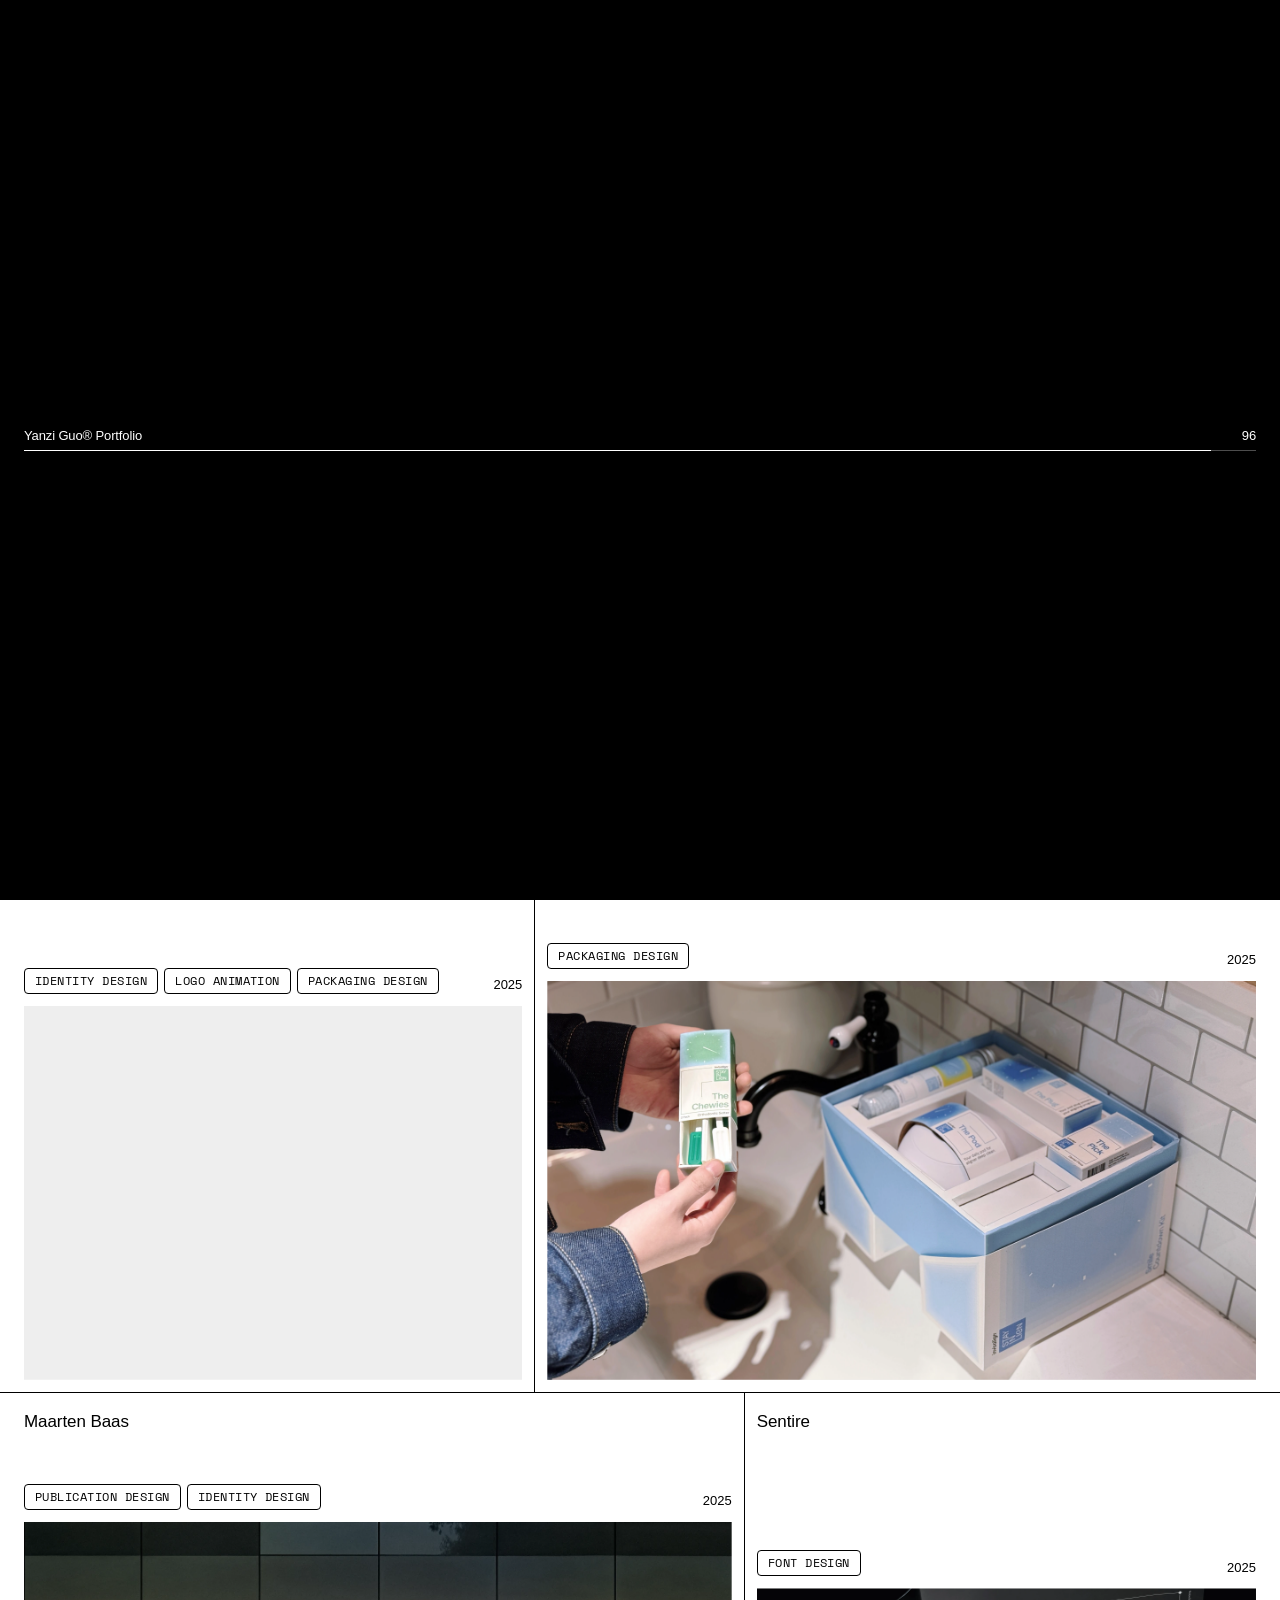
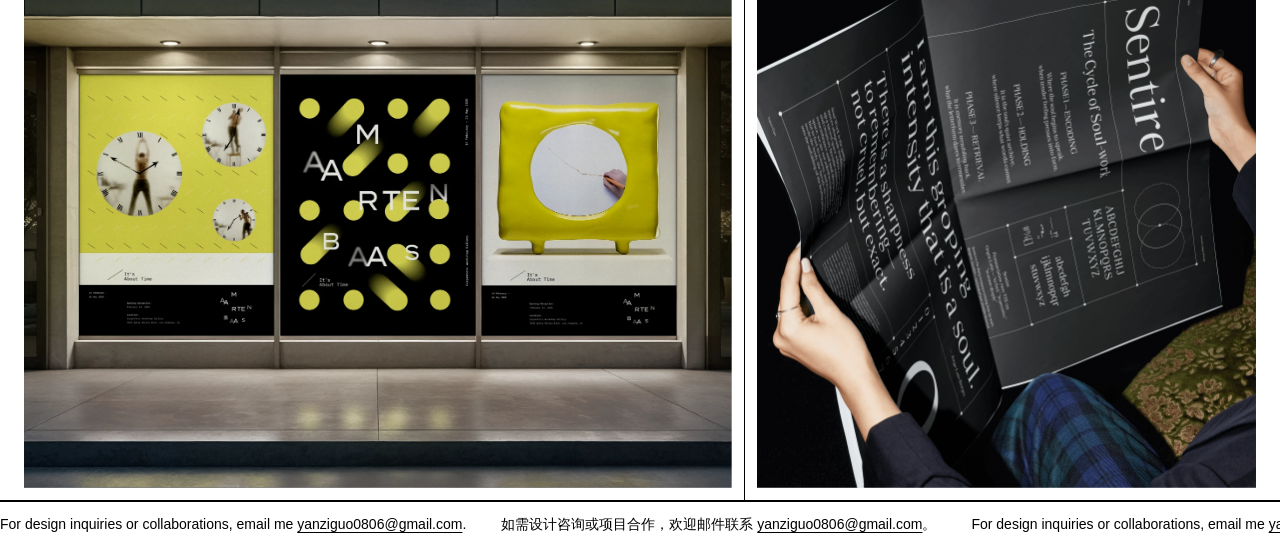
==== index.html @ 1d99fa91 "update 2026-11-15 18:24" ====
<!doctype html>
<html lang="en" data-lang="en">
<head>
  <meta charset="utf-8">
  <meta name="viewport" content="width=device-width, initial-scale=1">
  <title>Yanzi Guo — brand &amp; motion designer</title>
  <script>(function(){var l="en";try{var q=new URLSearchParams(location.search).get("lang"),s=localStorage.getItem("lang");if(q==="zh"||q==="en")l=q;else if(s==="zh"||s==="en")l=s;else if(/^zh/i.test(navigator.language||""))l="zh";}catch(e){}document.documentElement.dataset.lang=l;document.documentElement.lang=l==="zh"?"zh-Hans":"en";})();</script>
  <link rel="preconnect" href="https://fonts.googleapis.com">
  <link rel="preconnect" href="https://fonts.gstatic.com" crossorigin>
  <link rel="stylesheet" href="https://fonts.googleapis.com/css2?family=Space+Mono:wght@400;700&display=swap" media="print" onload="this.media='all'">
  <link rel="stylesheet" href="shared/base.css?v=2">
  <link rel="stylesheet" href="project.css?v=14">   <!-- same nav bar as the details page -->
  <link rel="stylesheet" href="work.css?v=5">
  <link rel="stylesheet" href="grid.css?v=12">
  <link rel="stylesheet" href="open7.css?v=1">
  <link rel="stylesheet" href="dot7.css?v=2">
  <link rel="stylesheet" href="intro7.css?v=3">
  <link rel="stylesheet" href="foot.css?v=3">
  <link rel="stylesheet" href="logo-motion.css?v=1">
  <style>h1, h2, h3, h4 { text-wrap: balance; } main p { hyphens: none; -webkit-hyphens: none; }</style>
</head>
<body class="wg-page">
  <!-- E7 opening (after experiment.obys.agency): black halves, title + counter on a filling line, then they split -->
  <div class="in7" id="in7" aria-hidden="true">
    <div class="in7-half in7-top"></div><div class="in7-half in7-bot"></div>
    <div class="in7-row"><span><span class="en">Yanzi Guo® Portfolio</span><span class="zh">郭彦孜® 作品集</span></span><span class="in7-n" id="in7-n">0</span></div>
    <div class="in7-line"><div class="in7-fill" id="in7-fill"></div></div>
  </div>


  <!-- E6 (critique 2026-11-02: "people don't know how to navigate the landing page"): the homepage is
       now the Playground's clear sheet, used for the case studies — every project visible at once,
       name / type / year on lines, one click straight to the case study. The 3D floating archive
       moved to the Playground. -->

  <header class="bar">
    <a class="bar-brand" href="index.html" aria-label="yanzi guo — home">
      <svg class="bar-logo" xmlns="http://www.w3.org/2000/svg" viewBox="20.8 0 1105.7 260.2" aria-hidden="true"><g data-k="cam" fill="currentColor"><path data-k="y" d="M148.900,54.750 C148.650,54.350 148.160,54.140 147.440,54.140 L127.230,54.140 C126.030,54.140 125.390,54.730 124.750,55.710 C116.990,77.600 110.340,96.150 104.480,112.510 L104.430,112.650 C97.220,132.770 91.510,148.690 86.540,162.980 C81.930,148.340 68.780,112.250 47.450,55.710 C47.100,54.650 46.380,54.140 45.250,54.140 L22.760,54.140 C21.970,54.140 21.370,54.390 21.100,54.830 C20.940,55.080 20.830,55.520 21.140,56.140 C33.410,87.530 51.240,131.310 63.040,160.290 L63.040,160.310 C67.930,172.300 71.790,181.770 73.800,186.800 C74.350,188.460 74.350,189.250 73.800,190.350 C62.930,216.380 51.480,240.940 45.620,253.260 C45.200,254.310 45.140,254.940 45.420,255.350 C45.640,255.670 46.050,255.830 46.690,255.830 L68.060,254.120 C69.810,253.830 70.740,253.230 71.350,252.000 C100.790,185.680 129.010,114.400 148.770,56.440 C149.120,55.750 149.160,55.160 148.900,54.740 Z"/><path data-k="a" d="M210.000,174.380 C195.360,174.380 183.500,160.720 183.500,143.880 C183.500,127.040 195.360,113.380 210.000,113.380 C224.640,113.380 236.500,127.040 236.500,143.880 C236.500,160.720 224.640,174.380 210.000,174.380 M232.990,54.390 L233.000,54.380 L173.760,54.380 C172.560,54.380 172.070,54.860 172.070,55.830 L172.070,72.940 C172.070,74.140 172.550,74.390 173.760,74.390 L181.490,74.390 L230.990,74.390 C251.980,74.390 268.990,91.400 268.990,112.390 L268.990,133.650 L259.462,133.650 C254.732,110.665 234.385,93.380 210.000,93.380 C182.110,93.380 159.500,115.990 159.500,143.880 C159.500,171.770 182.110,194.380 210.000,194.380 C234.385,194.380 254.732,177.095 259.462,154.110 L268.630,154.110 L268.630,189.590 C268.630,191.330 269.210,191.910 270.660,191.910 L290.960,191.910 C292.410,191.910 292.990,191.330 292.990,189.880 L292.990,114.390 C292.990,81.250 266.130,54.390 232.990,54.390"/><path data-k="n" d="M425.830,64.660 C416.100,55.960 403.860,54.140 395.300,54.140 C379.110,54.140 364.660,60.330 352.350,72.540 C352.240,71.360 352.150,70.210 352.060,69.110 C351.670,64.450 351.360,60.780 350.680,58.730 C350.100,57.580 349.510,56.960 348.010,56.960 L330.560,56.960 C329.020,56.960 328.720,57.630 328.720,58.820 C329.270,63.470 329.840,78.950 329.840,88.920 L329.840,191.940 C329.840,193.390 330.420,194.060 331.680,194.060 L351.660,194.060 C353.210,194.060 353.500,193.350 353.500,191.940 L353.500,92.350 C362.920,81.180 375.040,75.270 388.540,75.270 C398.020,75.270 405.340,78.560 410.310,85.060 C415.010,91.210 417.390,99.890 417.390,110.870 L417.390,191.650 C417.390,193.380 417.980,194.050 419.510,194.050 L439.210,194.050 C440.700,194.050 441.330,193.420 441.330,191.930 L441.330,108.610 C441.330,88.640 436.120,73.850 425.830,64.660 Z"/><path data-k="z" d="M574.610,170.960 L531.830,170.960 C526.940,170.960 522.370,170.930 517.950,170.890 C510.140,170.830 503.370,170.780 497.800,170.950 C499.480,168.680 502.360,164.860 505.990,160.060 C520.780,140.480 548.300,104.020 570.810,71.260 C571.670,69.830 571.960,68.960 571.960,67.800 L571.960,55.980 C571.960,54.880 571.700,54.140 570.400,54.140 L475.540,54.140 C474.390,54.140 473.740,54.700 473.420,55.950 L470.320,72.280 C470.150,73.300 470.200,73.870 470.510,74.220 C470.800,74.560 471.290,74.700 472.160,74.700 L514.940,74.700 C529.390,74.700 538.230,74.700 543.350,74.430 C539.730,79.600 530.570,91.830 519.980,105.970 C502.460,129.350 480.670,158.440 468.940,175.510 L468.920,175.550 C468.870,175.700 468.820,175.830 468.780,175.970 C468.550,176.620 468.350,177.180 468.350,178.140 L468.350,189.120 C468.350,190.530 468.780,191.240 469.630,191.240 L570.680,191.240 C571.860,191.240 572.550,190.650 572.800,189.430 L576.170,172.850 C576.440,172.180 576.470,171.730 576.260,171.420 C575.980,171.010 575.310,170.950 574.620,170.950 Z"/><path data-k="istem" d="M627.830,54.140 L607.840,54.140 C606.350,54.140 605.720,54.770 605.720,56.260 L605.720,188.840 C605.720,190.480 606.480,191.240 608.120,191.240 L627.540,191.240 C629.340,191.240 629.660,190.560 629.660,189.120 L629.660,55.980 C629.660,54.440 628.990,54.140 627.820,54.140 Z"/><path data-k="g" d="M777.490,239.870 C753.430,239.870 733.920,228.080 733.920,213.530 C733.920,198.990 753.430,187.190 777.490,187.190 C801.550,187.190 821.060,198.980 821.060,213.530 C821.060,228.070 801.550,239.870 777.490,239.870 M774.000,72.380 C788.640,72.380 800.500,86.040 800.500,102.880 C800.500,119.720 788.640,133.380 774.000,133.380 C759.360,133.380 747.500,119.720 747.500,102.880 C747.500,86.040 759.360,72.380 774.000,72.380 M777.490,166.920 C766.403,166.920 755.963,168.868 746.795,172.293 C744.725,168.518 742.972,163.222 744.283,157.159 C745.221,152.806 747.417,149.487 749.625,147.110 C756.853,151.102 765.159,153.380 774.000,153.380 C801.890,153.380 824.500,130.770 824.500,102.880 C824.500,92.309 821.247,82.500 815.694,74.390 L839.140,74.390 C840.260,74.390 841.160,73.580 841.160,72.580 L841.160,56.190 C841.160,55.190 840.250,54.380 839.140,54.380 L788.065,54.380 C783.598,53.087 778.883,52.380 774.000,52.380 C746.110,52.380 723.500,74.990 723.500,102.880 C723.500,115.260 727.962,126.594 735.356,135.377 C731.553,139.682 727.855,145.572 726.199,153.256 C723.888,163.949 726.574,173.621 730.461,180.914 C718.818,189.321 711.630,200.829 711.630,213.530 C711.630,239.270 741.120,260.140 777.490,260.140 C813.860,260.140 843.350,239.270 843.350,213.530 C843.350,187.790 813.860,166.920 777.490,166.920"/><path data-k="u" d="M974.270,160.750 C974.270,175.620 975.110,182.630 975.950,188.810 C975.950,189.930 975.670,190.490 974.270,190.490 L956.310,190.490 C954.910,190.490 954.630,190.210 954.070,189.090 C953.230,186.000 952.670,180.950 952.390,177.030 C940.610,189.090 925.730,193.300 911.710,193.300 C887.860,193.300 865.420,181.230 865.420,140.550 L865.420,55.820 C865.420,54.420 865.980,54.140 867.380,54.140 L887.300,54.140 C888.420,54.140 888.700,54.700 888.700,55.820 L888.700,137.750 C888.700,159.350 898.800,172.540 918.440,172.540 C931.910,172.540 942.570,167.490 950.990,158.230 L950.990,55.820 C950.990,54.700 951.550,54.140 952.950,54.140 L972.590,54.140 C974.270,54.140 974.270,54.700 974.270,55.820 L974.270,160.760 Z"/><path data-k="o" d="M1021.590,122.660 C1021.590,151.280 1036.460,174.010 1063.120,174.010 C1083.040,174.010 1102.680,158.300 1102.680,123.510 C1102.680,97.420 1090.620,72.440 1061.440,72.440 C1037.870,72.440 1021.600,92.640 1021.600,122.660 Z M1126.520,122.940 C1126.520,165.590 1100.150,194.210 1062.550,194.210 C1017.380,194.210 998.020,157.740 998.020,123.220 C998.020,83.660 1023.270,52.230 1062.550,52.230 C1101.830,52.230 1126.520,82.530 1126.520,122.940"/><path data-k="dot" d="M617.700,27.120 C625.810,27.120 631.260,21.670 631.260,13.560 C631.260,5.450 626.040,0.000 617.970,0.000 C609.900,0.000 604.410,5.570 604.410,13.560 C604.410,21.550 609.630,27.120 617.700,27.120"/><path data-k="bar" d=""/><path data-k="mac" d=""/></g></svg>
    </a>
    <nav class="bar-nav">
      <a class="pill is-current" href="index.html"><span class="en">work</span><span class="zh">作品</span></a>
      <a class="pill" href="about.html"><span class="en">about</span><span class="zh">关于</span></a>
      <a class="pill" href="playground.html"><span class="en">playground</span><span class="zh">实验</span></a>
    </nav>
    <div class="bar-right">
      <a href="mailto:yanziguo0806@gmail.com" class="bar-contact" title="yanziguo0806@gmail.com"><span class="en">contact</span><span class="zh">联系</span></a>
      <div class="lang-switch"><button data-set-lang="en">en</button> / <button data-set-lang="zh">中文</button></div>
    </div>
  </header>

  <main class="wg">
    <div class="wg-label">
      <p class="wg-intro"><b>Yanzi Guo</b> <span class="en">— brand &amp; motion designer, Los Angeles</span><span class="zh">— 品牌与动态设计师，洛杉矶</span></p>
      <nav class="wg-view" id="wg-view" aria-label="View">
        <button type="button" data-v="grid"><span class="en">Grid</span><span class="zh">网格</span></button>
        <span aria-hidden="true">/</span>
        <button type="button" data-v="list"><span class="en">List</span><span class="zh">列表</span></button>
      </nav>
    </div>
    <div class="wg-track" id="wg-track"></div>
    <!-- List view = E5's work index (Yanzi: "我更喜欢之前那个 list"): categories left, numbered
         list in the middle, the hovered project's cover in a black square on the right — work.js -->
    <section class="wi-layer" id="wi-layer" aria-label="Work index" hidden>
      <div class="wi">
        <nav class="wi-cats" id="wi-cats" aria-label="Categories"></nav>
        <ol class="wi-list" id="wi-list"></ol>
        <figure class="wi-preview" id="wi-preview" aria-hidden="true"></figure>
        <div class="wi-big" id="wi-big" aria-live="polite"></div>
      </div>
    </section>
  </main>

  <footer class="h-foot">
    <div class="h-mq-track">
      <span class="h-mq-set"><span class="h-mq-item">For design inquiries or collaborations, email me <a href="mailto:yanziguo0806@gmail.com">yanziguo0806@gmail.com</a>.</span><span class="h-mq-item">如需设计咨询或项目合作，欢迎邮件联系 <a href="mailto:yanziguo0806@gmail.com">yanziguo0806@gmail.com</a>。</span><span class="h-mq-item">For design inquiries or collaborations, email me <a href="mailto:yanziguo0806@gmail.com">yanziguo0806@gmail.com</a>.</span><span class="h-mq-item">如需设计咨询或项目合作，欢迎邮件联系 <a href="mailto:yanziguo0806@gmail.com">yanziguo0806@gmail.com</a>。</span></span>
      <span class="h-mq-set" aria-hidden="true"><span class="h-mq-item">For design inquiries or collaborations, email me <a tabindex="-1" href="mailto:yanziguo0806@gmail.com">yanziguo0806@gmail.com</a>.</span><span class="h-mq-item">如需设计咨询或项目合作，欢迎邮件联系 <a tabindex="-1" href="mailto:yanziguo0806@gmail.com">yanziguo0806@gmail.com</a>。</span><span class="h-mq-item">For design inquiries or collaborations, email me <a tabindex="-1" href="mailto:yanziguo0806@gmail.com">yanziguo0806@gmail.com</a>.</span><span class="h-mq-item">如需设计咨询或项目合作，欢迎邮件联系 <a tabindex="-1" href="mailto:yanziguo0806@gmail.com">yanziguo0806@gmail.com</a>。</span></span>
    </div>
  </footer>

  <!-- E7 (after plus-ex.com/experience): a case study opens here — loading line, then it slides up -->
  <div class="cs7-load" id="cs7-load" aria-hidden="true"><span></span></div>
  <div class="cs7-view" id="cs7-view" aria-hidden="true" role="dialog" aria-modal="true" aria-label="Case study">
    <iframe class="cs7-frame" id="cs7-frame" title="Case study" src="about:blank"></iframe>
    <button class="cs7-x" id="cs7-x" type="button" aria-label="Close"><svg viewBox="0 0 16 16" aria-hidden="true"><path d="M3 6l5 5 5-5" fill="none" stroke="currentColor" stroke-width="1.5"/></svg></button>
  </div>

  <script src="shared/lang.js?v=3"></script>
  <script src="projects.js?v=169"></script>
  <script src="grid.js?v=11"></script>
  <script src="dot7.js?v=1"></script>
  <script src="intro7.js?v=5"></script>
  <script src="work.js?v=60"></script>
  <script src="open7.js?v=3"></script>
  <script src="logo-motion.js?v=4"></script>
</body>
</html>
---- shared/base.css ----
/* Shared by all frames: language visibility + reset. Each frame adds its own style. */
html:not([data-lang="zh"]) .zh,
html[data-lang="zh"] .en { display: none !important; }

*, *::before, *::after { box-sizing: border-box; }
html { -webkit-text-size-adjust: 100%; scroll-behavior: smooth; }
body { margin: 0; -webkit-font-smoothing: antialiased; }
a { color: inherit; text-decoration: none; }
button { font: inherit; color: inherit; background: none; border: 0; padding: 0; cursor: pointer; }
img, video, canvas { display: block; max-width: 100%; }

.lang-switch button { opacity: .4; transition: opacity .3s; }
.lang-switch button[aria-pressed="true"] { opacity: 1; }

.reveal { opacity: 0; transform: translateY(16px); transition: opacity .8s cubic-bezier(.2,.7,.2,1), transform .8s cubic-bezier(.2,.7,.2,1); }
.reveal.in { opacity: 1; transform: none; }

/* Frame switcher (prototype only) */
.frame-tag {
  position: fixed; left: 50%; bottom: 14px; transform: translateX(-50%); z-index: 99;
  display: flex; gap: 4px; padding: 4px; border-radius: 99px;
  background: rgba(0,0,0,.75); color: #fff; font: 500 12px/1 system-ui, sans-serif;
  backdrop-filter: blur(8px); -webkit-backdrop-filter: blur(8px);
}
.frame-tag a { padding: 7px 12px; border-radius: 99px; opacity: .6; }
.frame-tag a[aria-current] { background: #fff; color: #000; opacity: 1; }

@media (prefers-reduced-motion: reduce) {
  html { scroll-behavior: auto; }
  .reveal { opacity: 1; transform: none; transition: none; }
}

/* ?shot=1 → clean screenshots: hide prototype-only tools */
html.shot .frame-tag, html.shot .style-switch, html.shot .replay { display: none !important; }
---- project.css ----
/* Frame E — project page (structure after basedesign.com project pages).
   Same type system as the refined homepage: Helvetica Neue + Space Mono labels. */

:root {
  --g: #ededed; --ink: #000; --muted: #6b6b6b; --line: #000;
  --sans: "Helvetica Neue", Helvetica, Arial, "PingFang SC", "Noto Sans SC", sans-serif;
  --mono: "Space Mono", ui-monospace, Menlo, "PingFang SC", monospace;
  --m: 24px;
}
body { background: var(--g); color: var(--ink); font: 400 15px/1.5 var(--sans); animation: arrive .5s ease both; }
@keyframes arrive { from { opacity: 0; transform: translateY(12px); } }
html[data-lang="zh"] body { line-height: 1.75; }

/* outlined pill buttons (Base Design detail) */
.pill {
  display: inline-flex; align-items: center; gap: 6px;
  padding: 6px 10px; border: 1px solid var(--ink); border-radius: 4px;
  font: 400 12px/1 var(--mono); text-transform: uppercase; letter-spacing: .04em;
  background: transparent; color: var(--ink);
  transition: background .2s, color .2s;
}
.pill:hover { background: var(--ink); color: var(--g); }

/* ---------- top bar ---------- */
.bar {
  position: sticky; top: 0; z-index: 10;
  display: grid; grid-template-columns: 1fr auto 1fr; align-items: center;
  height: 56px; padding: 0 var(--m);
  background: color-mix(in srgb, var(--g) 90%, transparent);
  backdrop-filter: blur(10px); -webkit-backdrop-filter: blur(10px);
  border-bottom: 1px solid var(--line);
}
.bar-brand { display: block; line-height: 0; color: var(--ink, #000); }
.bar-brand:hover { opacity: .6; }
/* E2: Yanzi's yanzi. logo (same file as the homepage nav), sized for the 56px bar */
.bar-logo { display: block; height: 34px; width: auto; transform: translateY(3px); }   /* the y tail hangs below */
.bar-nav { display: flex; gap: 6px; }
.bar-right { justify-self: end; display: flex; gap: 18px; align-items: center; font: 400 14px/1 var(--sans); }
.lang-switch button { font: inherit; }

/* ---------- head ---------- */
.pj { padding: 0 var(--m); }
.pj-head { padding: 56px 0 28px; }
.pj-count { margin: 0 0 14px; font: 400 12px/1 var(--mono); letter-spacing: .04em; color: var(--muted); }
.pj-title {
  margin: 0; display: grid;
  font: 500 clamp(44px, 6vw, 96px)/.98 var(--sans); letter-spacing: -.035em; text-transform: uppercase;
}
.pj-tagline { color: #9a9a9a; }
.pj-tags { list-style: none; margin: 24px 0 0; padding: 0; display: flex; flex-wrap: wrap; gap: 6px; max-width: 60%; }
.pj-tags li { pointer-events: none; }

/* ---------- media ---------- */
.pj-hero, .pj-gallery figure { margin: 0; background: #000; overflow: hidden; }
.pj-hero { aspect-ratio: 16 / 9; }
.pj-hero > *, .pj-gallery figure > * { display: block; width: 100%; height: 100%; object-fit: cover; }
.pj-gallery { display: grid; grid-template-columns: 1fr 1fr; gap: var(--m); padding: 8px 0 0; }
.pj-gallery figure { grid-column: 1 / -1; }
.pj-gallery figure.half { grid-column: auto; }
.pj-gallery figure > * { height: auto; }

/* ---------- summary + more info ---------- */
.pj-intro { padding: 32px 0 48px; max-width: 50%; }
.pj-summary { margin: 0 0 16px; font: 400 clamp(22px, 2vw, 30px)/1.25 var(--sans); letter-spacing: -.01em; }
html[data-lang="zh"] .pj-summary { line-height: 1.6; }
.pj-detail { margin-top: 28px; display: grid; gap: 22px; }
.pj-detail h3 { margin: 0 0 6px; font: 400 12px/1 var(--mono); text-transform: uppercase; letter-spacing: .04em; }
.pj-detail p { margin: 0; font-size: 15px; }

/* ---------- sections: brief · process · outcome ---------- */
.pj-sec { display: grid; grid-template-columns: 1fr 3fr; gap: var(--m); padding: 40px 0 64px; border-top: 1px solid var(--line); }
.pj-sec-h { margin: 0; font: 400 12px/1 var(--mono); text-transform: uppercase; letter-spacing: .04em; }
.pj-brief-cols { display: grid; grid-template-columns: repeat(3, 1fr); gap: var(--m); }
.pj-brief-cols h3, .pj-step h3 { margin: 0 0 8px; font: 500 16px/1.2 var(--sans); }
.pj-brief-cols p, .pj-step p { margin: 0; font-size: 15px; }

.pj-steps { list-style: none; margin: 0; padding: 0; display: grid; gap: 48px; }
.pj-step { display: grid; grid-template-columns: 1fr 2fr; gap: var(--m); }
.pj-step-n { display: block; margin-bottom: 10px; font: 400 12px/1 var(--mono); letter-spacing: .04em; color: var(--muted); }
.pj-step-media { display: grid; grid-template-columns: 1fr 1fr; gap: 12px; }
.pj-step-media figure { margin: 0; aspect-ratio: 4 / 3; background: #d6d6d6; overflow: hidden; }
.pj-step-media figure > * { width: 100%; height: 100%; object-fit: cover; display: block; }

.pj-outcome .pj-gallery { padding: 0; }

/* ---------- credits ---------- */
.pj-credits { padding: 72px 0 24px; }
.pj-credits h2 { margin: 0 0 18px; font: 500 28px/1 var(--sans); text-transform: uppercase; letter-spacing: -.01em; }
.pj-credits dl { margin: 0; display: grid; gap: 14px; }
.pj-credits dt { font: 400 12px/1.2 var(--mono); text-transform: uppercase; letter-spacing: .04em; color: var(--muted); }
.pj-credits dd { margin: 4px 0 0; }

/* ---------- next + related ---------- */
.pj-more-work {
  display: grid; grid-template-columns: 2fr 1fr; gap: calc(var(--m) * 3);
  padding: 72px 0 96px; margin-top: 48px; border-top: 1px solid var(--line);
}
.pj-k { margin: 0 0 14px; font: 400 12px/1 var(--mono); text-transform: uppercase; letter-spacing: .04em; }
.pj-card { display: grid; gap: 10px; }
.pj-card .img { aspect-ratio: 16 / 10; background: #000; overflow: hidden; }
.pj-card .img > * { width: 100%; height: 100%; object-fit: cover; display: block; transition: transform .6s cubic-bezier(.2,.7,.2,1); }
.pj-card:hover .img > * { transform: scale(1.03); }
.pj-card .t { font: 500 clamp(24px, 2.4vw, 36px)/1.05 var(--sans); text-transform: uppercase; letter-spacing: -.02em; }
.pj-card .s { color: var(--muted); }
.pj-related #pj-related { display: grid; gap: 28px; }
.pj-related .t { font-size: 14px; letter-spacing: 0; }
.pj-related .s { font-size: 13px; }
.pj-card:hover .t { text-decoration: underline; text-underline-offset: 6px; text-decoration-thickness: 1px; }

/* ---------- footer ---------- */
.ft {
  display: flex; justify-content: space-between; padding: 14px var(--m);
  border-top: 1px solid var(--line);
  font: 400 11px/1 var(--mono); text-transform: uppercase; letter-spacing: .03em;
}

/* ---------- narrow ---------- */
@media (max-width: 900px) {
  :root { --m: 16px; }
  .bar { grid-template-columns: 1fr auto; }
  .bar-nav { display: none; }
  .pj-tags, .pj-intro { max-width: none; }
  .pj-gallery { grid-template-columns: 1fr; }
  .pj-more-work { grid-template-columns: 1fr; gap: 48px; }
  .pj-sec, .pj-brief-cols, .pj-step { grid-template-columns: 1fr; }
}
@media (prefers-reduced-motion: reduce) { body { animation: none; } }

/* ===== E3 line system on the details page (Yanzi: every page starts from the same line) =====
   nav = the homepage's version-B bar (96px, logo left 46px, work · about · index centred,
   playground + en/中文 right); the content starts with a 48px label row whose line is the
   site's second line; white page, one typeface. */
:root { --g: #fff; }
body { background: #fff; }
.bar {
  height: 96px; padding: 0 var(--m); background: rgba(255,255,255,.92);
  backdrop-filter: blur(10px); -webkit-backdrop-filter: blur(10px);
  border-bottom: 1px solid #000; grid-template-columns: 1fr auto 1fr;
}
.bar-logo { height: 46px; transform: none; }
.bar-nav { gap: 8px; }
.bar .pill {
  padding: 6px 14px 7px; border-radius: 6px; font: 400 17px/1 var(--sans);
  text-transform: none; letter-spacing: -.01em;
}
.bar .pill.is-current, .bar .pill:hover { background: #000; color: #fff; }
.bar-right { gap: 28px; font: 500 20px/1 var(--sans); letter-spacing: -.01em; }
.bar-right .lang-switch button { font: inherit; text-transform: none; }
.bar-play:hover { opacity: .5; }
/* first line of content = the system's second line */
.pj-head { padding: 0 0 28px; }
.pj-count {
  display: flex; align-items: center; gap: 14px; height: 48px; margin: 0 calc(var(--m) * -1) 32px;
  padding: 0 var(--m); border-bottom: 1px solid #000;
  font: 400 13px/1 var(--sans); letter-spacing: 0; color: #6b6b6b;
}
.pj-c-n { color: #000; font-weight: 500; }
.pj-c-cat { text-transform: lowercase; }
.pj-c-y { margin-left: auto; }
@media (max-width: 700px) {
  .bar { height: 68px; } .bar-logo { height: 34px; } .bar .pill { font-size: 14px; padding: 5px 10px; }
  .bar-right { font-size: 15px; gap: 12px; } .bar-play { display: none; }
}

/* ===== Details page in the panel's language (E3, 2026-10-25) =====
   one typeface, the panel's scale: title 40px · grey categories 13px · summary 16px · labels 13px grey;
   no uppercase, no mono, no pill boxes; images keep their own ratio on white. */
.pj-title { display: block; font: 500 40px/1.02 var(--sans); letter-spacing: -.025em; text-transform: none; }
.pj-tagline { display: block; margin-top: 6px; font: 400 24px/1.2 var(--sans); letter-spacing: -.01em; color: #9a9a9a; }
.pj-tagline:empty { display: none; }
.pj-tags { margin: 8px 0 0; max-width: none; display: block; font: 400 13px/1.4 var(--sans); color: #6b6b6b; }
.pj-tags li { display: inline; }
.pj-head { padding-bottom: 32px; }
.pj-hero { aspect-ratio: auto; background: none; }
.pj-hero > * { height: auto; }
.pj-intro { padding: 32px 0 40px; max-width: 34em; }
.pj-summary { font: 400 16px/1.5 var(--sans); letter-spacing: 0; color: #222; }
.pj-sec { padding: 32px 0 48px; }
.pj-sec-h, .pj-k, .pj-step-n, .pj-credits dt, .pj-detail h3 {
  font: 400 13px/1.2 var(--sans); text-transform: none; letter-spacing: 0; color: #6b6b6b;
}
.pj-brief-cols h3, .pj-step h3 { font: 500 15px/1.3 var(--sans); }
.pj-brief-cols p, .pj-step p { font-size: 14px; line-height: 1.55; color: #333; }
.pj-step-media figure { background: #f0f0f0; }
.pj-gallery figure { background: none; }
.pj-gallery { gap: 16px; }
.pj-credits h2 { font: 400 13px/1.2 var(--sans); text-transform: none; color: #6b6b6b; }
.pj-card .t { font: 500 24px/1.1 var(--sans); text-transform: none; letter-spacing: -.02em; }
.pj-card .img { background: #f0f0f0; }
.ft { font: 400 13px/1 var(--sans); text-transform: none; letter-spacing: 0; }
/* videos with baked-in black bars: figure = real picture ratio; video covers it with a 3% safety
   overscan so no sliver of the bar is left at either edge */
.pj-gallery figure.crop { overflow: hidden; }
.pj-gallery figure.crop > video { width: 100%; height: 100%; object-fit: cover; transform: scale(1.03); }
.pj-hero.crop { overflow: hidden; } .pj-hero.crop > video { width: 100%; height: 100%; object-fit: cover; transform: scale(1.03); }
/* pairs share one height, each image keeps its ratio, 16px gap (same as the panel) */
.pj-gallery { display: grid; grid-template-columns: 1fr; gap: 16px; }
.pj-row { display: flex; gap: 16px; }
.pj-row figure { flex: var(--a, 1.5) 1 0; aspect-ratio: var(--a, 1.5); min-width: 0; }
.pj-row figure > * { width: 100%; height: 100%; object-fit: cover; }
/* Yanzi: the title area goes back to the big uppercase title (previous version) */
.pj-title { display: grid; font: 500 clamp(44px, 6vw, 96px)/.98 var(--sans); letter-spacing: -.035em; text-transform: uppercase; }
.pj-tagline { display: block; margin-top: 0; font: inherit; letter-spacing: inherit; color: #9a9a9a; }
.pj-tagline:empty { display: none; }
.pj-tags { margin-top: 20px; }
/* Yanzi: tags back to the outlined boxes (previous version) */
.pj-tags { display: flex; flex-wrap: wrap; gap: 6px; margin: 24px 0 0; max-width: 60%; font: inherit; color: inherit; }
.pj-tags li { display: list-item; list-style: none; }
.pj-tags .pill { font: 400 12px/1 var(--mono); text-transform: uppercase; letter-spacing: .04em; padding: 6px 10px; border-radius: 4px; color: #000; }
/* Outcome fix: fr tracks must be allowed to shrink below the videos' native 1920px width,
   otherwise the gallery spills past the right edge */
.pj-sec { grid-template-columns: minmax(0, 1fr) minmax(0, 3fr); }
.pj-sec > * { min-width: 0; }
.pj-gallery figure, .pj-hero { max-width: 100%; }
/* Yanzi: summary back to the previous, larger version */
.pj-intro { padding: 32px 0 48px; max-width: 50%; }
.pj-summary { font: 400 clamp(22px, 2vw, 30px)/1.25 var(--sans); letter-spacing: -.01em; color: #000; }
/* optical left alignment (Yanzi): every visible left edge on the 24px margin —
   logo ink starts 47/384 of its height in; the big title's first letter has ~0.076em side bearing */
.bar-logo { margin-left: calc(-46px * 47 / 384); }
.pj-title { margin-left: -0.076em; }
@media (max-width: 700px) { .bar-logo { margin-left: calc(-34px * 47 / 384); } }

/* ===== E4 project layout (after gracejhwang.com/pioneer-works, 2026-11-01) =====
   label row → full-width hero → info column (1/4) beside the first images (3/4) →
   the rest of the images full width → Process (label left, images right).
   Info column: small black labels, grey text under them; a short black rule starts each group. */
.pj4 .pj-count { margin-bottom: 16px; }
.pj4 .pj-hero { margin-bottom: 16px; }
.pj4-intro {
  display: grid; grid-template-columns: minmax(0, 1fr) minmax(0, 3fr); gap: 16px var(--m);
  align-items: start; margin-bottom: 16px;
}
.pj4-info { font: 400 15px/1.4 var(--sans); }
html[data-lang="zh"] .pj4-info { line-height: 1.7; }
.pj4-b { margin-bottom: 22px; }
.pj4-info > .pj4-b:first-child, .pj4-rule { border-top: 1px solid #000; padding-top: 8px; }
.pj4-title { margin: 0; font: 500 15px/1.4 var(--sans); letter-spacing: 0; text-transform: none; }
.pj4-k { margin: 0; font: 500 15px/1.4 var(--sans); color: #000; }
.pj4-v { margin: 0; color: #6b6b6b; }
.pj4-v:empty { display: none; }
.pj4-text p { margin: 0 0 1.2em; }
.pj4-text .pj4-k { margin-top: .2em; }
.pj4-credits { margin: 0; color: #6b6b6b; }
.pj4-credits div { margin: 0; }
.pj4-credits dt { display: inline; color: #000; font: inherit; }
.pj4-credits dt::after { content: " · "; color: #6b6b6b; }
.pj4-credits dd { display: inline; margin: 0; }
/* images on the right: same 16px rhythm as the gallery; pairs share one height */
.pj4-lead { display: grid; gap: 16px; }
.pj4-lead figure { margin: 0; }
.pj4-lead figure > * { display: block; width: 100%; height: auto; }
.pj4-lead figure.crop > video { height: 100%; object-fit: cover; transform: scale(1.03); }
.pj4-lead .pj-row figure > * { height: 100%; object-fit: cover; }
/* rest of the images: full width */
.pj4 .pj-gallery { padding: 0; }
/* Process: no full-width line — a short rule over the label only (as in the info column) */
.pj4 .pj-sec { border-top: 0; padding: 56px 0 48px; grid-template-columns: minmax(0, 1fr) minmax(0, 3fr); }
.pj4 .pj-sec-h { border-top: 1px solid #000; padding-top: 8px; font: 500 15px/1.4 var(--sans); color: #000; align-self: start; }
.pj4 .pj-step-n { color: #6b6b6b; }
@media (max-width: 900px) {
  .pj4-intro, .pj4 .pj-sec { grid-template-columns: 1fr; }
}

/* E4 round 2 (Yanzi): big title back above the hero; Process folded into the same 1/4 · 3/4 rows */
.pj4 .pj-head { padding: 0 0 32px; }
.pj4 .pj-count { margin-bottom: 32px; }
.pj4 #pj-facts .pj4-b:last-child { margin-bottom: 22px; }
.pj4-process { display: grid; gap: 16px; margin-top: 16px; }
.pj4-step { margin: 0; }
.pj4-step .pj4-info { padding-top: 8px; }
.pj4-sec { margin-bottom: 22px; }
.pj4-n { color: #6b6b6b; margin-right: .6em; font-variant-numeric: tabular-nums; }
.pj4-step .pj4-v { margin-top: 2px; }
.pj4-step-media { display: grid; grid-template-columns: 1fr 1fr; gap: 16px; }
.pj4-step-media figure { margin: 0; aspect-ratio: 4 / 3; background: #f0f0f0; overflow: hidden; }
.pj4-step-media figure > * { display: block; width: 100%; height: 100%; object-fit: cover; }
.pj4 .pj-more-work { margin-top: 64px; }
/* Yanzi: E3's large summary under the hero, with the full-width line under it;
   that line now opens the info column (so Client has no short rule of its own) */
.pj4 .pj4-sum { max-width: none; padding: 32px 0 48px; border-bottom: 1px solid #000; }
.pj4 .pj4-sum .pj-summary { max-width: 50%; margin: 0; }
.pj4 .pj4-sum + .pj4-intro { margin-top: 0; padding-top: 12px; }
@media (max-width: 900px) { .pj4 .pj4-sum .pj-summary { max-width: none; } }
.pj4-text > .pj4-k:first-child { margin-top: 0; }
.pj4-text .pj4-k { color: #000; }

/* E4 round 3 (critique): the whole introduction sits above the hero — big title, then tags on the
   left half and the summary on the right half. Below the hero only the quiet system: short 1/4 rules,
   small text, no full-width line until Next. */
.pj4 .pj-head { padding-bottom: 40px; }
.pj4-headrow { display: grid; grid-template-columns: minmax(0, 1fr) minmax(0, 1fr); gap: var(--m); align-items: start; margin-top: 24px; }
.pj4-headrow .pj-tags { margin: 0; max-width: none; }
.pj4-headrow .pj-summary { margin: 0; }
.pj4 .pj4-intro { margin-top: 24px; }
@media (max-width: 900px) { .pj4-headrow { grid-template-columns: 1fr; gap: 20px; } }
/* alignment fix (Yanzi "要对齐"): the videos are scaled 3% to hide their baked-in black bars —
   the figure must clip them, or they spill past the image column's edges */
.pj4-lead figure, .pj4 .pj-gallery figure, .pj4 .pj-hero { overflow: hidden; }
/* Yanzi "这个地方不对": the tags | summary row now uses the same 1/4 | 3/4 grid as everything below —
   tags in the info column (above Client), summary on the images' left edge — so the head lines up
   with the page instead of splitting at an unrelated 50% */
.pj4-headrow { grid-template-columns: minmax(0, 1fr) minmax(0, 3fr); gap: 16px var(--m); }
.pj4-headrow .pj-summary { max-width: 30em; }
.pj4-headrow .pj-tags { gap: 6px; }
@media (max-width: 900px) { .pj4-headrow { grid-template-columns: 1fr; } }
/* better head (Yanzi): title → tags on one line (the strip under the title) → the summary alone on
   the 3/4 line, the images' left edge. No Year in the info column (the label row already shows it). */
.pj4-headrow { row-gap: 0; }
.pj4-headrow .pj-tags { grid-column: 1 / -1; flex-wrap: wrap; }
.pj4-headrow .pj-summary { grid-column: 2; margin-top: 40px; }
@media (max-width: 900px) { .pj4-headrow .pj-summary { grid-column: 1; margin-top: 24px; } }
/* head v3 (Yanzi "看起来不好看": the indented summary left a hole) — Client / Special thanks fill the
   1/4 column beside the summary, top-aligned with its first line; the grid starts in the head */
.pj4-headrow .pj4-hfacts { grid-column: 1; grid-row: 2; margin-top: 40px; display: grid; gap: 14px; align-content: start; padding-top: .35em; }
.pj4-headrow .pj-summary { grid-row: 2; }
.pj4-hfacts .pj4-b { margin: 0; border: 0; padding: 0; }
/* the info column below now opens with Context (its own short rule) */
@media (max-width: 900px) { .pj4-headrow .pj4-hfacts { grid-row: 3; margin-top: 24px; } }
/* Yanzi: swap — the summary leads from the left edge under the title; Client / Special thanks sit
   on the right as side notes, in the last quarter (page quarters: 1/4 · 2/4 · 3/4) */
.pj4-headrow { grid-template-columns: repeat(4, minmax(0, 1fr)); }
.pj4-headrow .pj-summary { grid-column: 1 / span 3; grid-row: 2; max-width: 30em; }
.pj4-headrow .pj4-hfacts { grid-column: 4; grid-row: 2; }
@media (max-width: 900px) {
  .pj4-headrow { grid-template-columns: 1fr; }
  .pj4-headrow .pj-summary, .pj4-headrow .pj4-hfacts { grid-column: 1; }
  .pj4-headrow .pj4-hfacts { grid-row: 3; }
}

/* E5: contact in the bar (playground moved into the nav pills) */
.bar-contact:hover { opacity: .5; }
/* E5 phone: the pills come back (they were hidden) — second row under logo + contact / language */
@media (max-width: 700px) {
  .bar { height: auto; grid-template-columns: 1fr auto; grid-template-rows: auto auto; row-gap: 12px; padding: 14px var(--m) 12px; }
  .bar-brand { grid-column: 1; grid-row: 1; }
  .bar-right { grid-column: 2; grid-row: 1; }
  .bar-nav { display: flex; grid-column: 1 / -1; grid-row: 2; justify-self: start; gap: 6px; }
}

/* E5 (Yanzi): Client / Special thanks start exactly under "contact" in the bar.
   project.js measures contact's left edge and sets --fx (wide screens only). */
@media (min-width: 901px) { .pj4-headrow .pj4-hfacts { margin-left: var(--fx, 0px); } }

/* E5: the label row shows number + year only (the category is already in the tags) */
.pj-c-cat:empty { display: none; }

/* E5: the project's wordmark in the title's place, left on the margin; letters as tall as the old
   title's capitals. Static (Yanzi: the rolling looked odd). */
.pj-head .pj5-logo { margin: 40px 0 0; --cap: calc(clamp(44px, 6vw, 96px) * .72); }
.pj-head .pj5-logo > svg { display: block; width: calc(var(--cap) * 882 / 101); max-width: 100%; height: auto; color: #000; }

/* E5 (Yanzi: "不要这个"): a project with its own logo drops the big type title — the logo is the title.
   The h1 stays for screen readers. */
.pj5-has-logo .pj-title { position: absolute; width: 1px; height: 1px; overflow: hidden; clip-path: inset(50%); white-space: nowrap; margin: 0; }
.pj5-has-logo .pj4-headrow { margin-top: 32px; }

/* E5 Process as small contact sheets (Yanzi: "放这些，但是就是小点"): white pages with a hairline
   edge, tight gaps, n per row; the section starts on its own rule further down the page */
.pj4-process:not(:empty) { margin-top: 0; gap: 24px; }   /* Yanzi: same 24px as hero → Context (the step itself adds the 24px) */
.pj5-sheet { grid-template-columns: repeat(var(--cols, 4), minmax(0, 1fr)); gap: 0; align-items: start;
  border-top: 1px solid #e2e2e2; border-left: 1px solid #e2e2e2; }   /* one sheet: shared hairlines, no gaps */
.pj5-sheet figure { aspect-ratio: var(--r, auto); background: #fff; border-right: 1px solid #e2e2e2; border-bottom: 1px solid #e2e2e2; }
.pj5-sheet figure > * { height: 100%; object-fit: contain; }   /* the wider framework pages sit centred in the same cell */
@media (max-width: 900px) { .pj5-sheet { grid-template-columns: repeat(min(var(--cols, 4), 5), minmax(0, 1fr)); } }
@media (max-width: 560px) { .pj5-sheet { grid-template-columns: repeat(4, minmax(0, 1fr)); } }

/* E5 staggered gallery (after gracejhwang.com/pioneer-playlab): a 12-column grid; everything spans
   the full width unless the data gives it columns (--col), and images sit at the top of their row */
.pj4 #pj-gallery { grid-template-columns: repeat(12, minmax(0, 1fr)); align-items: start; }
.pj4 #pj-gallery > * { grid-column: 1 / -1; }
.pj4 #pj-gallery > .pj5-col { grid-column: var(--col); }
@media (max-width: 700px) { .pj4 #pj-gallery > .pj5-col { grid-column: 1 / -1; } }
/* "r34": full row, but starting on the page's ¼ | ¾ line (x = 390 at 1440) */
.pj4 #pj-gallery > .pj5-col[style*="--col:r34"] { grid-column: 1 / -1; margin-left: calc((100% - var(--m)) / 4 + var(--m)); }
@media (max-width: 700px) { .pj4 #pj-gallery > .pj5-col[style*="--col:r34"] { margin-left: 0; } }
/* Process info block = the intro's: its rule sits on the sheet's top edge, same label/text spacing */
.pj4-step aside.pj4-info { padding-top: 0; }
.pj4-step aside.pj4-info .pj4-k, .pj4-step aside.pj4-info .pj4-text { margin: 0; }
/* Yanzi "让视觉看起来一样": the white pages melted into the white page, so the gap above looked bigger
   than 24px. The sheet now sits on a light grey ground (like her reference) and reads as one block
   with a clear top edge, the same as a photo. */
.pj5-sheet { background: #e4e4e4; gap: 4px; padding: 4px; border: 0; }
.pj5-sheet figure { border: 0; }

/* E5 UX: unwritten summaries are left out of the cards, so their empty line doesn't take space */
.pj-card .s:empty { display: none; }
/* a lazy video fills the shape its figure reserves */
.pj4 .pj-gallery figure[style*="aspect-ratio"] > video, .pj4-lead figure[style*="aspect-ratio"] > video { width: 100%; height: 100%; object-fit: cover; }

/* E5 (Yanzi "点完会卡着"): no fade-in on arrival — the page shows as soon as it is ready */
body { animation: none; }

/* Yanzi's copy: several paragraphs per block, bold stage names, Process subtitle in the label's grey */
.pj4-text p + p { margin-top: -0.4em; }
.pj4-text strong { font-weight: 500; color: #000; }
.pj5-sub { font-weight: 400; color: #6b6b6b; }

/* Text hierarchy after gracejhwang.com (Yanzi): black label sits right on its text (no gap),
   paragraphs are one empty line apart, a new section (Overview → Context) two lines apart */
.pj4-text p { margin: 0; }
.pj4-text p + p { margin-top: 1.4em; }
.pj4-text .pj4-k { margin: 0; }
.pj4-text p + .pj4-k { margin-top: 2.8em; }
html[data-lang="zh"] .pj4-text p + p { margin-top: 1.2em; }

/* Type sizes after gracejhwang.com (Yanzi: "参考她的字体… 字体要用我们自己的") — our Helvetica Neue,
   her proportions: label 18px medium black; text 15.5px medium grey, line height 1.45.
   Grey #888 instead of her #999 so the text stays readable on white. */
.pj4-text .pj4-k { font-size: 18px; font-weight: 500; line-height: 1.4; color: #000; }
.pj4-text p { font-size: 15.5px; font-weight: 500; line-height: 1.45; color: #888; }
.pj4-text p + p { margin-top: 1.45em; }
.pj4-text p + .pj4-k { margin-top: 2.6em; }
.pj4-text strong { color: #555; }
.pj5-sub { font-size: 18px; color: #888; font-weight: 500; }
html[data-lang="zh"] .pj4-text p { line-height: 1.7; }
html[data-lang="zh"] .pj4-text p + p { margin-top: 1.2em; }
/* Yanzi: a little air between the label and its first paragraph */
.pj4-text .pj4-k + p { margin-top: 8px; }
/* E5: no project number in the label row — the year stays on the right */
.pj-count .pj-c-y { margin-left: auto; }

/* E6 (Yanzi 2026-11-02): the case-study title = the About page's big type — capitals, light
   (400), tight tracking, line-height .9, large */
.pj-title { font: 400 clamp(48px, 6.4vw, 120px)/.9 var(--sans);   /* Yanzi: exactly the About lines (400, ~92px at 1440) — the 144px version read too heavy */
   letter-spacing: -.055em; text-transform: uppercase; }
html[data-lang="zh"] .pj-title { letter-spacing: -.055em; }

/* E6 (Yanzi): case-study paragraphs a little smaller and darker — easier to read, and a clearer
   step down from the 18px section labels */
.pj4-text p { font-size: 14px; color: #666; }
.pj4-text strong { color: #000; }

/* E6 (Yanzi): Context beside the forest image — text in the ¼ column (rule on top, like the
   Overview), the image from the ¼ | ¾ line to the right edge */
.pj4 #pj-gallery > .pj6-beside {
  grid-column: 1 / -1; display: grid; align-items: start;
  grid-template-columns: calc((100% - var(--m)) / 4) minmax(0, 1fr); column-gap: var(--m);
}
.pj6-beside > figure { margin: 0; grid-column: 2 !important; grid-row: 1; width: auto !important; }
.pj6-beside > aside { grid-column: 1; grid-row: 1; }
@media (max-width: 700px) { .pj4 #pj-gallery > .pj6-beside { grid-template-columns: 1fr; row-gap: 24px; } }
@media (max-width: 700px) { .pj6-beside > figure, .pj6-beside > aside { grid-column: 1 !important; grid-row: auto; } }
---- work.css ----
/* E3 Work Index — a white layer over the homepage; three-part grid after tomorrow-happens.studio
   (proportions measured from their page at 2000px wide):
   left 3.5–17% categories · middle 20.6–62.8% list · right 66.4–92.8% small black square */
.wi-layer {
  position: fixed; left: 0; right: 0; top: 96px; bottom: 44px; z-index: 3300;
  background: #fff; overflow: auto; opacity: 0; pointer-events: none;
  transition: opacity .4s cubic-bezier(.2,.8,.2,1);
}
.wi-layer[aria-hidden="false"] { opacity: 1; pointer-events: auto; }
body.indexing .h-reel { visibility: hidden; }
body.indexing .h-tip, body.indexing .h-cursor { opacity: 0 !important; }

.wi {
  position: relative; min-height: 100%;
  display: grid; grid-template-columns: 13.5% 42.2%; column-gap: 3.6%;
  padding: 40px 0 40px 3.5%; align-items: start;
  --ui: 400 14px/1.25 "Helvetica Neue", Helvetica, Arial, "PingFang SC", sans-serif;
}
/* left: categories, each with a hairline above; the selected one black with a black line */
.wi-cats { display: grid; }
.wi-cat {
  display: flex; justify-content: space-between; align-items: baseline;
  padding: 8px 0 22px; border: 0; border-top: 1px solid #dcdcdc; background: none;
  font: var(--ui); color: #a8a8a8; text-align: left; cursor: pointer; transition: color .2s;
}
.wi-cat:hover { color: #000; }
.wi-cat.on { color: #000; border-top-color: #000; }
.wi-cat-n { margin-left: 8px; }

/* middle: the list — tight rows, number · name · year; note + View on hover */
.wi-list { list-style: none; margin: 0; padding: 0; border-top: 1px solid #ececec; }
.wi-row { border-top: 1px solid transparent; }
.wi-row:first-child { border-top: 0; }
.wi-row.on { border-top: 1px solid #000; }
.wi-link {
  width: 100%; display: grid; grid-template-columns: 6.5% minmax(0, 1fr) minmax(0, 1fr) 11% 6%;
  align-items: baseline; column-gap: 12px; padding: 3px 0 4px; margin: 0;
  border: 0; background: none; text-align: left; cursor: pointer;
  font: var(--ui); color: #000; transition: color .2s;
}
.wi-link:disabled { cursor: default; }
.wi-n, .wi-y { font-variant-numeric: tabular-nums; }
.wi-y { text-align: right; }
.wi-note, .wi-go { opacity: 0; white-space: nowrap; overflow: hidden; text-overflow: ellipsis; transition: opacity .2s; }
.wi-list.is-hovering .wi-link { color: #c9c9c9; }
.wi-list.is-hovering .wi-row.on .wi-link { color: #000; }
.wi-row.on .wi-note, .wi-row.on .wi-go { opacity: 1; }

/* right: a small black square; the image sits inside it with black around (a frame, like theirs) */
.wi-preview {
  position: absolute; left: 66.4%; top: 40px; margin: 0;
  width: 26.4%; aspect-ratio: 1 / 1; background: #000;
  display: grid; place-items: center; opacity: 0; pointer-events: none;
  transition: opacity .2s, top .35s cubic-bezier(.2,.8,.2,1);
}
.wi-preview.on { opacity: 1; }
.wi-preview > * { width: 80%; height: auto; max-height: 80%; object-fit: contain; display: block; }

@media (max-width: 900px) {
  .wi-layer { top: 100px; }
  .wi { grid-template-columns: 1fr; padding: 24px 16px; row-gap: 24px; }
  .wi-cats { grid-template-columns: repeat(3, 1fr); column-gap: 12px; }
  .wi-cat { padding-bottom: 10px; font-size: 13px; }
  .wi-preview, .wi-note { display: none; }
  .wi-link { grid-template-columns: 30px minmax(0, 1fr) 56px 40px; }
}

/* ===== Index v5 — large typography (after experiment.obys.agency/about), on our three-part base =====
   left categories · narrow list (number · name / year, a line every 4 rows) · small thumbnail beside
   the hovered row · huge staggered type filling the rest, swapping to the hovered project's name.
   The previous index (v4) stays at ?ix=v4. */
body:not(.ix-v4) .wi { grid-template-columns: 13.5% 24% minmax(0, 1fr); column-gap: 3%; padding-right: var(--m, 24px); }
body:not(.ix-v4) .wi-link { grid-template-columns: 12% minmax(0, 1fr) 0 0 0; }
body:not(.ix-v4) .wi-note, body:not(.ix-v4) .wi-go, body:not(.ix-v4) .wi-y { display: none; }
.wi-slash { color: inherit; }
body.ix-v4 .wi-slash { display: none; }
body:not(.ix-v4) .wi-row:nth-child(4n + 1) { border-top: 1px solid #e4e4e4; }
body:not(.ix-v4) .wi-row.on { border-top: 1px solid #000; }
body:not(.ix-v4) .wi-preview { width: 150px; aspect-ratio: 4 / 3; background: #000; }
body:not(.ix-v4) .wi-preview > * { width: 100%; height: 100%; max-height: none; object-fit: cover; }
.wi-big { display: none; }
body:not(.ix-v4) .wi-big {
  display: block; grid-column: 3; align-self: start; margin-top: -8px;
  font: 500 var(--big, 120px)/.9 "Helvetica Neue", Helvetica, Arial, "PingFang SC", sans-serif;
  letter-spacing: -.035em; text-transform: uppercase; color: #000; pointer-events: none;
}
.wi-big-line { display: flex; overflow: hidden; padding-bottom: .04em; }
.wi-big-line.r { justify-content: flex-end; }
.wi-big-line > span { white-space: nowrap; }
.wi-big-line i { display: inline-block; font-style: normal; transform: translateY(105%); animation: wi-rise .55s cubic-bezier(.2,.8,.2,1) forwards; }
@keyframes wi-rise { to { transform: none; } }
@media (prefers-reduced-motion: reduce) { .wi-big-line i { animation: none; transform: none; } }
@media (max-width: 900px) {
  body:not(.ix-v4) .wi { grid-template-columns: 1fr; }
  body:not(.ix-v4) .wi-big { grid-column: 1; grid-row: 1; }
}
/* a column of its own for the small thumbnail, so it never covers the big type */
body:not(.ix-v4) .wi { grid-template-columns: 13.5% 24% 150px minmax(0, 1fr); column-gap: 2.4%; }
body:not(.ix-v4) .wi-big { grid-column: 4; }

/* ===== Index v6 — the essence of experiment.obys.agency/about: ONE shared grid =====
   R = 20px. A list row = R; a big-type line = 4R = 80px; hairlines run the full page width every 4R,
   so the small list and the huge statement sit on the same lines. One typeface, two extreme sizes
   (13px / ≤88px). The statement stays still; hover only turns the row black + shows a small thumbnail.
   Earlier versions: ?ix=v5 (type swaps on hover) · ?ix=v4 (three parts + black square). */
body.ix-v6 .wi {
  --R: 20px;
  display: grid; grid-template-columns: 25% 150px minmax(0, 1fr); column-gap: 24px;
  grid-template-rows: var(--R) auto; padding: calc(var(--R) * 2) var(--m, 24px) 0;
  min-height: 100%;
  background-image: repeating-linear-gradient(to bottom, transparent 0, transparent calc(var(--R) * 4 - 1px), #dedede calc(var(--R) * 4 - 1px), #dedede calc(var(--R) * 4));
  background-position: 0 calc(var(--R) * 2); background-size: 100% calc(var(--R) * 4);
  background-origin: border-box;
}
/* header line: "No.  All, Branding, Exhibition & Space, …" */
body.ix-v6 .wi-cats {
  grid-column: 1; grid-row: 1; display: flex; align-items: center; gap: 0; height: var(--R);
  font: 400 13px/1 "Helvetica Neue", Helvetica, Arial, "PingFang SC", sans-serif; color: #a3a3a3; white-space: nowrap;
}
body.ix-v6 .wi-h-n { width: 12%; flex: none; }
body.ix-v6 .wi-h-cats { overflow: hidden; text-overflow: ellipsis; }
body.ix-v6 .wi-cat { display: inline; padding: 0; border: 0; font: inherit; color: #a3a3a3; }
body.ix-v6 .wi-cat:hover { color: #000; }
body.ix-v6 .wi-cat.on { color: #000; text-decoration: underline; text-underline-offset: 3px; text-decoration-thickness: 1px; }
body.ix-v6 .wi-comma { color: #a3a3a3; }
/* list: every row exactly R tall with its own hairline */
body.ix-v6 .wi-list { grid-column: 1; grid-row: 2; width: auto; border: 0; }
body.ix-v6 .wi-row, body.ix-v6 .wi-row:first-child, body.ix-v6 .wi-row:nth-child(4n + 1), body.ix-v6 .wi-row.on { border: 0; }
body.ix-v6 .wi-link {
  grid-template-columns: 12% minmax(0, 1fr) 0 0 0; column-gap: 0;
  height: var(--R); padding: 0; align-items: center; box-shadow: inset 0 -1px 0 #ececec;
  font-size: 13px; line-height: 1;
}
body.ix-v6 .wi-row.on .wi-link { box-shadow: inset 0 -1px 0 #000; }
body.ix-v6 .wi-list.is-hovering .wi-link { color: #cfcfcf; }
body.ix-v6 .wi-list.is-hovering .wi-row.on .wi-link { color: #000; }
/* small thumbnail in its own column, beside the hovered row */
body.ix-v6 .wi-preview { position: absolute; width: 150px; aspect-ratio: 4 / 3; background: #000; left: 0; }
body.ix-v6 .wi-preview > * { width: 100%; height: 100%; max-height: none; object-fit: cover; }
/* the statement: lines of exactly 4R, each starting on a grid column */
body.ix-v6 .wi-big {
  display: block; grid-column: 3; grid-row: 1 / span 2; align-self: start; margin-top: calc(var(--R) * -2);
  font: 500 var(--big, 88px)/calc(var(--R) * 4) "Helvetica Neue", Helvetica, Arial, "PingFang SC", sans-serif;
  letter-spacing: -.035em; text-transform: uppercase; pointer-events: none;
}
body.ix-v6 .wi-big-line { height: calc(var(--R) * 4); align-items: flex-end; padding: 0; overflow: hidden; justify-content: flex-start; }
body.ix-v6 .wi-big-line > span { line-height: .86; padding-bottom: .02em; }
body.ix-v6 .wi-big-line:nth-child(1) { padding-left: 0; }
body.ix-v6 .wi-big-line:nth-child(2) { padding-left: 34%; }
body.ix-v6 .wi-big-line:nth-child(3) { justify-content: flex-end; }
body.ix-v6 .wi-big-line:nth-child(4) { padding-left: 17%; }
body.ix-v6 .wi-big-line:nth-child(5) { justify-content: flex-end; }
@media (max-width: 900px) {
  body.ix-v6 .wi { grid-template-columns: 1fr; grid-template-rows: auto var(--R) auto; padding-top: var(--R); }
  body.ix-v6 .wi-big { grid-column: 1; grid-row: 1; margin: 0 0 var(--R); }
  body.ix-v6 .wi-cats { grid-row: 2; } body.ix-v6 .wi-list { grid-row: 3; }
}
body.ix-v6 .wi { background-position: 0 0; }   /* full-width lines at 80, 160, 240 … = big-type baselines + every 4th list row */

/* ===== Index v7 — the project names ARE the large type (rethink, 2026-10-25) =====
   10 rows share the height exactly; each row: small number · huge name · small category + year,
   all on one baseline, a hairline under each row. Hover: that name black, all others very light,
   a small colour image follows the mouse. Categories = one small line on top; non-matching rows
   fade but keep their place. Earlier: ?ix=v6 · v5 · v4. */
body.ix-v7 .wi {
  display: block; padding: 0 var(--m, 24px); background: none;
  --ui: 400 13px/1 "Helvetica Neue", Helvetica, Arial, "PingFang SC", sans-serif;
}
body.ix-v7 .wi-big { display: none; }
body.ix-v7 .wi-cats {
  display: flex; flex-wrap: wrap; align-items: center; height: 56px; padding-top: 6px;
  font: var(--ui); color: #a3a3a3;
}
body.ix-v7 .wi-cat { display: inline; padding: 0; border: 0; background: none; font: inherit; color: #a3a3a3; cursor: pointer; }
body.ix-v7 .wi-cat:hover, body.ix-v7 .wi-cat.on { color: #000; }
body.ix-v7 .wi-cat.on { text-decoration: underline; text-underline-offset: 3px; text-decoration-thickness: 1px; }
body.ix-v7 .wi-comma { margin-right: 4px; }
body.ix-v7 .wi-list { width: 100%; border-top: 1px solid #000; }
body.ix-v7 .wi-row, body.ix-v7 .wi-row:first-child, body.ix-v7 .wi-row.on { border: 0; border-bottom: 1px solid #000; }
body.ix-v7 .wi-link {
  display: grid; grid-template-columns: 6% minmax(0, 1fr) auto; align-items: baseline; column-gap: 0;
  height: var(--rowH, 72px); padding: 0; overflow: hidden; color: #000;
}
body.ix-v7 .wi-n, body.ix-v7 .wi-meta { font: var(--ui); }
body.ix-v7 .wi-name {
  font: 500 var(--fs, 62px)/1 "Helvetica Neue", Helvetica, Arial, "PingFang SC", sans-serif;
  letter-spacing: -.04em; white-space: nowrap; align-self: end; padding-bottom: calc(var(--rowH, 72px) * .06);
}
body.ix-v7 .wi-n, body.ix-v7 .wi-meta { align-self: end; padding-bottom: calc(var(--rowH, 72px) * .13); }
body.ix-v7 .wi-meta { display: flex; gap: 32px; text-align: right; }
body.ix-v7 .wi-cat-s { color: #6b6b6b; }
body.ix-v7 .wi-y { width: 40px; }
/* contrast: the hovered name black, everything else almost white */
body.ix-v7 .wi-list.is-hovering .wi-link, body.ix-v7 .wi-list.is-hovering .wi-cat-s { color: #e2e2e2; }
body.ix-v7 .wi-list.is-hovering .wi-row.on .wi-link, body.ix-v7 .wi-list.is-hovering .wi-row.on .wi-cat-s { color: #000; }
body.ix-v7 .wi-row.is-off .wi-link, body.ix-v7 .wi-row.is-off .wi-cat-s { color: #e8e8e8; cursor: default; }
body.ix-v7 .wi-link, body.ix-v7 .wi-cat-s { transition: color .25s; }
/* small colour image that follows the mouse */
body.ix-v7 .wi-preview {
  position: absolute; left: 0; top: 0; width: 220px; aspect-ratio: auto; background: none;
  display: block; opacity: 0; pointer-events: none; transition: opacity .2s; z-index: 2;
}
body.ix-v7 .wi-preview.on { opacity: 1; }
body.ix-v7 .wi-preview > * { width: 100%; height: auto; max-height: none; display: block; }
@media (max-width: 900px) {
  body.ix-v7 .wi-meta { display: none; }
  body.ix-v7 .wi-link { grid-template-columns: 10% minmax(0, 1fr); }
  body.ix-v7 .wi-preview { display: none; }
}

/* ===== Index v4 refined (Yanzi + self-critique, 2026-10-25) =====
   - "All" lines up with the logo (left margin = var(--m) = 24px)
   - list longer: 20% → 74%
   - preview smaller: a 18%-wide black square, right edge on the right margin (under "en / 中文")
   - one rhythm: list row = 25px, each category = exactly 2 rows, so their lines meet the list's */
body.ix-v4 .wi { --row: 25px; padding: 40px var(--m, 24px); grid-template-columns: calc(16% - var(--m, 24px)) 54%; column-gap: 4%; }
body.ix-v4 .wi-cat { height: calc(var(--row) * 2); padding: 6px 0 0; align-items: flex-start; }
body.ix-v4 .wi-link { height: var(--row); padding: 0; align-items: center; }
body.ix-v4 .wi-preview { left: auto; right: var(--m, 24px); width: 18%; }
/* hairlines drawn inside the row (no extra height) so every row is exactly 25px */
body.ix-v4 .wi-row, body.ix-v4 .wi-row:first-child, body.ix-v4 .wi-row.on { border: 0; }
body.ix-v4 .wi-row.on .wi-link { box-shadow: inset 0 1px 0 #000; }
body.ix-v4 .wi-list { border-top: 1px solid #ececec; margin-top: -1px; }
/* the index's top lines (above "All" and the list) sit where the panel's label-row line is: 48px under the nav line */
body.ix-v4 .wi { padding-top: 47px; }
body.ix-v4 .wi-list { margin-top: 0; }   /* list line exactly on the system's second line too */
/* "View ↗" opens the case details page */
.wi-go { cursor: pointer; }
.wi-row.on .wi-go:hover { text-decoration: underline; text-underline-offset: 3px; text-decoration-thickness: 1px; }

/* (numbers stay in the index list — Yanzi 2026-11-02; removed only from tip, panel and case study) */
---- grid.css ----
/* E6 — Work homepage: the Playground's sheet, used for the case studies.
   Same line system as every page: nav bar line, the 48px label row (who + Grid / List), then
   rows of equal columns on thin lines. Each column: name at the top, type + year just above the
   image, the image on the row's bottom line. Unlike the Playground, every cover has the same
   shape (5:4), so the projects read as equals and the tops line up. */

.wg-page { animation: none; }

/* label row = the site's second line */
.wg-label {
  display: flex; align-items: center; gap: 14px; height: 48px; padding: 0 var(--m);
  border-bottom: 1px solid #000; font: 400 13px/1 var(--sans);
}
.wg-intro { margin: 0; color: #6b6b6b; white-space: nowrap; overflow: hidden; text-overflow: ellipsis; }
.wg-intro b { color: #000; font-weight: 500; }
.wg-view { margin-left: auto; }
.wg-count { margin-left: auto; color: #8a8a8a; font-variant-numeric: tabular-nums; }
.wg-view { display: flex; gap: 6px; color: #8a8a8a; }
.wg-view button { font: inherit; color: #8a8a8a; padding: 0; transition: color .2s; }
.wg-view button:hover { color: #000; }
.wg-view button[aria-pressed="true"] { color: #000; font-weight: 500; }

/* ---------- grid ---------- */
.wg-row { display: grid; grid-template-columns: repeat(var(--n, 4), minmax(0, 1fr)); border-bottom: 1px solid #000; }
.wg-col {
  display: flex; flex-direction: column; min-width: 0;
  border-right: 1px solid #000; font: 400 13px/1.3 var(--sans); color: #000;
}
.wg-row > :last-child { border-right: 0; }
.wg-row { padding: 0 calc(var(--m) - 12px); }   /* the outer 12px + this = the 24px page margin; columns stay equal */
.wg-name { margin: 0; padding: 10px 12px 0; font: 500 15px/1.3 var(--sans); letter-spacing: -.005em; }
.wg-meta { margin: auto 0 0; display: flex; justify-content: space-between; gap: 12px; padding: 28px 12px 8px; }
.wg-meta span:first-child { color: #8a8a8a; min-width: 0; }
.wg-meta { align-items: flex-end; }
.wg-meta span:last-child { font-variant-numeric: tabular-nums; white-space: nowrap; }
.wg-img { position: relative; margin: 0 12px 12px; aspect-ratio: 5 / 4; background: #eee; overflow: hidden; }
.wg-img > img, .wg-img > video {
  position: absolute; inset: 0; display: block; width: 100%; height: 100%; object-fit: cover;
}
/* the cover video waits under the still and fades in on hover */
.wg-img > video { opacity: 0; transition: opacity .4s; }
.wg-col.is-playing .wg-img > video { opacity: 1; }

/* "Coming soon": a grey block, not a link */
.wg-col.is-empty { color: #8a8a8a; cursor: default; }
.wg-col.is-empty .wg-name { font-weight: 400; }

/* reveal: the cover rises out of its line when the row comes into view, column after column
   (same curve as the Playground) */
.wg-img { clip-path: inset(100% 0 0 0); transition: clip-path 1.1s cubic-bezier(.16, 1, .3, 1); transition-delay: calc(var(--i, 0) * 90ms); }
.wg-name, .wg-meta { opacity: 0; transform: translateY(8px); transition: opacity .6s, transform .8s cubic-bezier(.16, 1, .3, 1); transition-delay: calc(var(--i, 0) * 90ms + 250ms); }
.wg-row.in .wg-img { clip-path: inset(0 0 0 0); }
.wg-row.in .wg-name, .wg-row.in .wg-meta { opacity: 1; transform: none; }
.wg-img > img { transform: scale(1.08); transition: transform 1.4s cubic-bezier(.16, 1, .3, 1); transition-delay: calc(var(--i, 0) * 90ms); }
.wg-row.in .wg-img > img { transform: none; }

/* hover: the name underlines and the picture leans in a little — a link, plainly */
@media (hover: hover) {
  a.wg-col:hover .wg-name { text-decoration: underline; text-underline-offset: 4px; text-decoration-thickness: 1px; }
  .wg-row.in a.wg-col:hover .wg-img > * { transform: scale(1.03); transition: transform .8s cubic-bezier(.16, 1, .3, 1), opacity .4s; transition-delay: 0s; }
}
@media (prefers-reduced-motion: reduce) {
  .wg-img, .wg-name, .wg-meta, .wg-img > * { clip-path: none; opacity: 1; transform: none; transition: none; }
  .wg-img > video { display: none; }
}

/* ---------- list (the second view) ---------- */
.wg-list { list-style: none; margin: 0; padding: 0; }
.wg-li a, .wg-li > span {
  display: grid; grid-template-columns: minmax(0, 1fr) minmax(0, 2fr) 80px 24px; gap: 16px; align-items: baseline;
  padding: 14px var(--m) 13px; border-bottom: 1px solid #000; font: 400 15px/1.3 var(--sans); color: #000;
}
.wg-li .l-name { font-weight: 500; }
.wg-li .l-type { color: #8a8a8a; }
.wg-li .l-y { font-variant-numeric: tabular-nums; }
.wg-li .l-go { text-align: right; opacity: 0; transition: opacity .2s; }
.wg-li.is-empty > span, .wg-li.is-empty .l-name { color: #b4b4b4; font-weight: 400; }
@media (hover: hover) {
  .wg-li a:hover { background: #000; color: #fff; }
  .wg-li a:hover .l-type { color: #bdbdbd; }
  .wg-li a:hover .l-go { opacity: 1; }
}
/* a small cover follows the cursor in the list */
.wg-peek {
  position: fixed; left: 0; top: 0; z-index: 40; margin: 0; width: 220px; aspect-ratio: 5 / 4;
  background: #eee; overflow: hidden; pointer-events: none; opacity: 0; transition: opacity .2s;
}
.wg-peek.on { opacity: 1; }
.wg-peek > * { display: block; width: 100%; height: 100%; object-fit: cover; }
@media (hover: none) { .wg-peek { display: none; } }

@media (max-width: 760px) {
  .wg-li a, .wg-li > span { grid-template-columns: minmax(0, 1fr) 56px; }
  .wg-li .l-type, .wg-li .l-go { display: none; }
  .wg-intro { font-size: 12px; }
}
@media (max-width: 520px) { .wg-count { display: none; } }
.frame-tag[hidden] { display: none; }   /* review switcher only with ?frames=1 */
/* short views (List) still push the contact strip to the bottom of the screen */
.wg { min-height: calc(100svh - 97px - 45px); }
@media (max-width: 700px) { .wg { min-height: calc(100svh - 69px - 45px); } }

/* Yanzi (2026-11-02): two per row, uneven — 3.5/6 + 2.5/6, the wide side swapping every row.
   Same 5:4 covers, so the narrow one is shorter: bottoms sit on the row line, tops step. */
.wg-row.is-wide { grid-template-columns: 7fr 5fr; }
.wg-row.is-flip { grid-template-columns: 5fr 7fr; }
.wg-name { font-size: 17px; }
/* the narrow cover is square, so it stands nearly as tall as the wide one — a small step at the
   top instead of an empty white gap */
.wg-row.is-wide > :nth-child(2) .wg-img, .wg-row.is-flip > :first-child .wg-img { aspect-ratio: 1; }

/* Yanzi: the tags as the case study's boxes (Space Mono, capitals, thin outline) */
.wg-tags { list-style: none; margin: 0; padding: 0; display: flex; flex-wrap: wrap; gap: 6px; min-width: 0; }
.wg-tags .pill { font: 400 12px/1 var(--mono); text-transform: uppercase; letter-spacing: .04em; padding: 6px 10px; border-radius: 4px; color: #000; pointer-events: none; }
.wg-kind { color: #8a8a8a; }
.wg-meta .wg-y { align-self: flex-end; }

/* List view = E5's work index (work.css), placed in the page instead of over it */
.wg .wi-layer { position: static; inset: auto; z-index: auto; opacity: 1; pointer-events: auto; overflow: visible; background: none; }
.wg .wi-layer[hidden] { display: none; }
.wi-row.is-empty, .wi-row.is-empty * { color: #aaa !important; cursor: default; }   /* from home.css: Coming soon rows */
/* Yanzi: letters were cut (line-height 1 + overflow hidden clipped g / y) — give the line room */
.wg-intro { line-height: 1.5; padding: 2px 0; }
/* never hide words behind "…": the line wraps on narrow screens and the label row grows */
.wg-intro { white-space: normal; overflow: visible; text-overflow: clip; min-width: 0; }
.wg-label { height: auto; min-height: 48px; padding-top: 8px; padding-bottom: 8px; }
.wg-view { flex: none; }

/* Yanzi: the Rite Aid motion plays at its real size (no shrinking inside the video); instead the
   row it shares with Stay in Lign is shorter — wide cover 16:9, narrow cover 4:3 (nearly level) */
.wg-row.is-flip:has(a[href*="rite-aid"]) > :first-child .wg-img { aspect-ratio: 4 / 3; }
.wg-row.is-flip:has(a[href*="rite-aid"]) > :nth-child(2) .wg-img { aspect-ratio: 16 / 9; }

/* Yanzi 2026-11-13, after basedesign.com: a short line under each project's name, in the same small size,
   black, plain — it appears when the project is hovered (its line is kept, so nothing moves); always shown on touch */
.wg-line { margin: 0; padding: 4px 12px 0; font: 400 13px/1.3 var(--sans); color: #000;
  white-space: nowrap; overflow: hidden; text-overflow: ellipsis; opacity: 0; transition: opacity .3s ease; }
@media (hover: hover) { a.wg-col:hover .wg-line { opacity: 1; } }
@media (hover: none) { .wg-line { opacity: 1; } }

/* Yanzi 2026-11-13: spacing that breathes — one system for every card:
   · the image keeps a 12px frame inside its lines (sides and bottom), like a mount
   · text needs more air than an image: the name sits 18px under the row line (its leading adds ~3px)
   · name → description 6px (one unit); tags → image 12px (the same as the image's frame) */
.wg-name { padding-top: 18px; }
.wg-line { padding-top: 6px; }
.wg-meta { padding-bottom: 12px; }
@media (max-width: 700px) { .wg-name { padding-top: 14px; } }
---- open7.css ----
/* E7 — opening a case study from the homepage, after plus-ex.com/experience:
   a thin loading line runs across the top; when the case study has loaded it slides up from the
   bottom over the homepage (0.8s, their curve, after a 0.4s beat); ⌄ slides it back down. */

.cs7-load { position: fixed; left: 0; top: 0; width: 100%; height: 3px; z-index: 60; pointer-events: none; overflow: hidden; }
.cs7-load > span {
  position: absolute; inset: 0; background: #000; transform: translateX(-100%);
  transition: transform 0s;
}
.cs7-load.show > span { transform: translateX(-12%); transition: transform 2.9s cubic-bezier(.1, .6, .3, 1); }   /* creeps while loading */
.cs7-load.ready > span { transform: translateX(0); transition: transform .3s ease-out; }                         /* finishes when loaded */
.cs7-load.done { opacity: 0; transition: opacity .3s .5s; }

.cs7-view {
  position: fixed; inset: 0; z-index: 50; background: #fff;
  transform: translateY(100%); visibility: hidden;
  transition: transform .8s cubic-bezier(.77, 0, .175, 1), visibility 0s .8s;
}
.cs7-view.on { transform: none; visibility: visible; transition: transform .8s cubic-bezier(.77, 0, .175, 1) .4s, visibility 0s; }
.cs7-frame { display: block; width: 100%; height: 100%; border: 0; background: #fff; }

/* ⌄ top-right, a small square like theirs; visible on photo or on white */
.cs7-x {
  position: absolute; top: 22px; right: 36px; width: 36px; height: 36px; z-index: 2;
  display: grid; place-items: center; background: #fff; color: #000;
  border: 1px solid #000; border-radius: 6px; cursor: pointer; transition: background .2s, color .2s;
}
.cs7-x:hover { background: #000; color: #fff; }
.cs7-x svg { width: 16px; height: 16px; }
@media (max-width: 700px) { .cs7-x { top: 14px; right: 18px; } }

@media (prefers-reduced-motion: reduce) {
  .cs7-view, .cs7-view.on { transition: none; }
}
---- dot7.css ----
/* E7 — dot cursor over the homepage work grid (same dot as the Playground's) */
@media (hover: hover) {
  #wg-track, #wg-track a, #wg-track * { cursor: none; }
  .dot7 {
    position: fixed; left: 0; top: 0; z-index: 60; pointer-events: none;
    width: 8px; height: 8px; margin: -4px 0 0 -4px;   /* Yanzi: smaller (was 12) */ border-radius: 50%;
    background: #fff; mix-blend-mode: difference;   /* black on white, white on a dark cover */
    opacity: 0; transition: opacity .2s, width .25s, height .25s, margin .25s;
  }
  .dot7.on { opacity: 1; }
  .dot7.big { width: 14px; height: 14px; margin: -7px 0 0 -7px; }
}
.dot7 { display: block; }
@media (hover: none) { .dot7 { display: none; } }
---- intro7.css ----
/* E7 — opening sequence after experiment.obys.agency (Yanzi 2026-11-13):
   two black halves cover the screen; a title on the left and a 0–100 counter on the right sit on a
   thin line that fills as the homepage loads; at 100 the halves split (top up, bottom down). */
.in7 { position: fixed; inset: 0; z-index: 100; pointer-events: auto; }
.in7.gone { display: none; }
.in7-half { position: absolute; left: 0; right: 0; height: 50.5%; background: #000; transition: transform 1.1s cubic-bezier(.77, 0, .175, 1); }
.in7-top { top: 0; }
.in7-bot { bottom: 0; }
.in7.open .in7-top { transform: translateY(-100%); }
.in7.open .in7-bot { transform: translateY(100%); }

.in7-row {
  position: absolute; left: var(--m, 24px); right: var(--m, 24px); top: 50%; z-index: 2;
  transform: translateY(-100%); padding-bottom: 8px;
  display: flex; justify-content: space-between; align-items: baseline;
  font: 400 13px/1 var(--sans, "Helvetica Neue", Helvetica, Arial, sans-serif); letter-spacing: -.01em; color: #fff;
  opacity: 0; transition: opacity .5s ease;
}
.in7.on .in7-row { opacity: 1; }
.in7-n { font-variant-numeric: tabular-nums; }
.in7-line {
  position: absolute; left: var(--m, 24px); right: var(--m, 24px); top: 50%; z-index: 2; height: 1px;
  background: rgba(255, 255, 255, .3); overflow: hidden; opacity: 0; transition: opacity .5s ease;
}
.in7.on .in7-line { opacity: 1; }
.in7-fill { position: absolute; inset: 0 auto 0 0; width: 0; background: #fff; }
/* the text and line leave just before the halves split */
.in7.done .in7-row, .in7.done .in7-line { opacity: 0; transition: opacity .35s ease; }

@media (prefers-reduced-motion: reduce) { .in7 { display: none; } }
---- foot.css ----
/* E3 — contact strip with the copyright cell (about + details pages; the homepage has its own in home.css) */
/* ---------- contact strip (same as the homepage) ---------- */
.h-foot {
  position: relative; display: block; height: 44px; overflow: hidden; white-space: nowrap;
  border-top: 1px solid #000; font: 400 14px/44px var(--sans);
  transition: background-color .35s cubic-bezier(.2, .8, .2, 1), color .35s cubic-bezier(.2, .8, .2, 1);
}
.h-foot a { text-decoration: underline; text-underline-offset: 3px; text-decoration-thickness: 1px; }
.h-mq-track { display: inline-flex; animation: ab-mq 60s linear infinite; }
.h-mq-set { display: inline-flex; flex: none; }
.h-mq-item { padding-right: 2.5em; }
.h-foot:hover { background: #000; color: #fff; }
.h-foot:hover a { color: #fff; }
.h-foot:hover .h-mq-track { animation-play-state: paused; }
@keyframes ab-mq { to { transform: translateX(-50%); } }
@media (prefers-reduced-motion: reduce) { .h-mq-track { animation: none; } }
---- logo-motion.css ----
/* E4: Yanzi's "yanzi guo" logo (logo motion.ai) in place of "yanzi."; it folds to "ỳz̄" (logo-motion.js).
   Box = the wordmark's ink (viewBox 20.8 0 1105.7 260.2): baseline at 191.2, descender below.
   Sized so its x-height matches the old logo's; the descender hangs below the line as before. */
svg.h-logo, svg.bar-logo { overflow: visible; }
.home.refined .h-nav .h-logo {
  height: calc(var(--logo-h) * .968);
  margin-bottom: calc(var(--logo-h) * .968 * -69 / 260.2);
  margin-left: 0;
}
body.navbar-all .home.refined .h-nav .h-logo,
body.navbar-index.indexing .home.refined .h-nav .h-logo { height: calc(46px * .968); margin-bottom: 0; margin-left: 0; }
.bar .bar-logo { height: calc(46px * .968); margin-left: 0; transform: none; }
@media (max-width: 700px) { .bar .bar-logo { height: calc(34px * .968); } }
/* E5 phone nav: the logo is 34px there */
@media (max-width: 700px) { body.navbar-all .home.refined .h-nav .h-logo { height: calc(34px * .968); } }
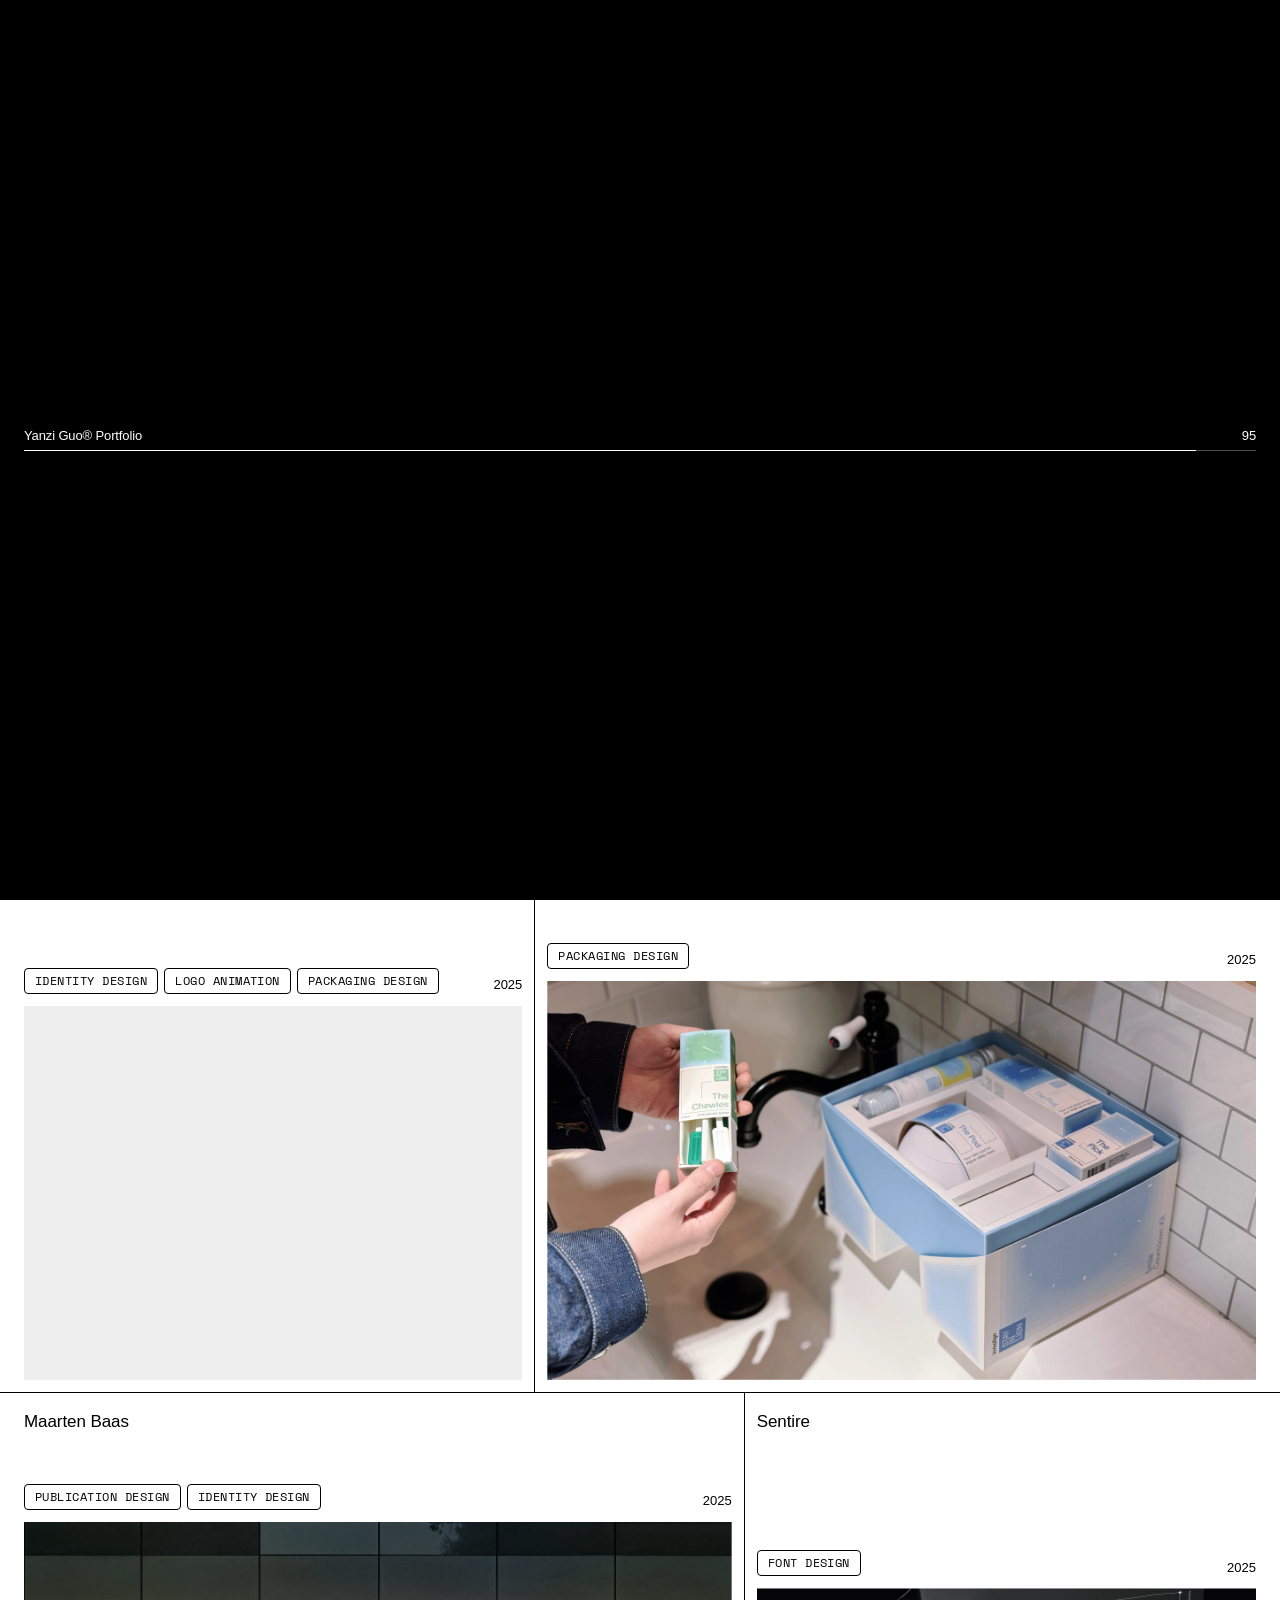
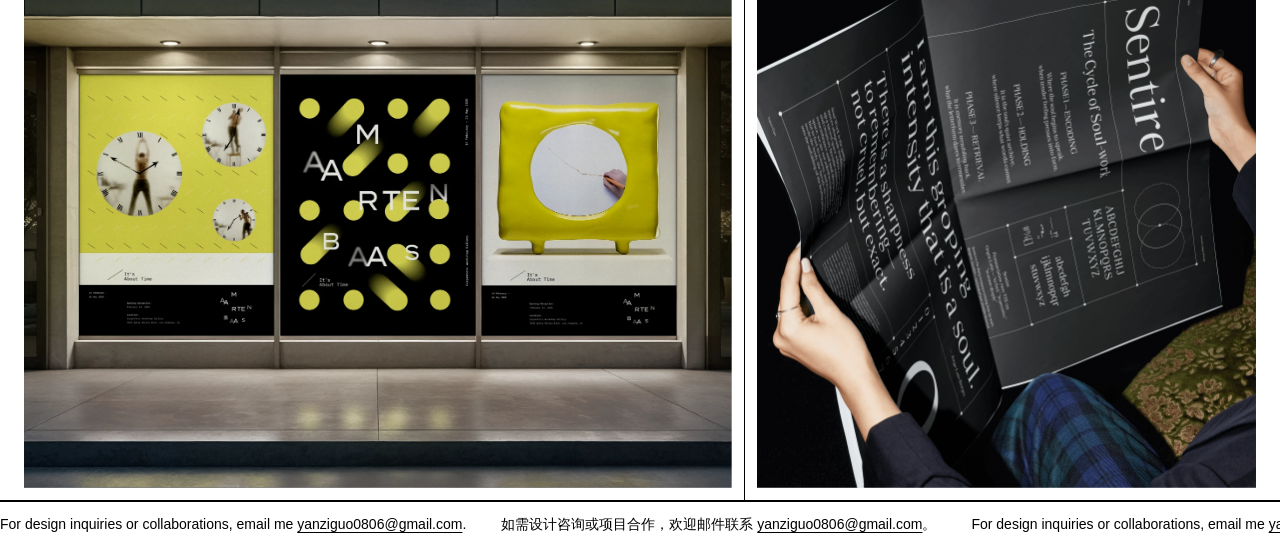
==== commit 225bbbf0: "update 2026-11-15 18:25" ====
--- a/index.html
+++ b/index.html
@@ -85,7 +85,7 @@
   </div>
 
   <script src="shared/lang.js?v=3"></script>
-  <script src="projects.js?v=169"></script>
+  <script src="projects.js?v=170"></script>
   <script src="grid.js?v=11"></script>
   <script src="dot7.js?v=1"></script>
   <script src="intro7.js?v=5"></script>
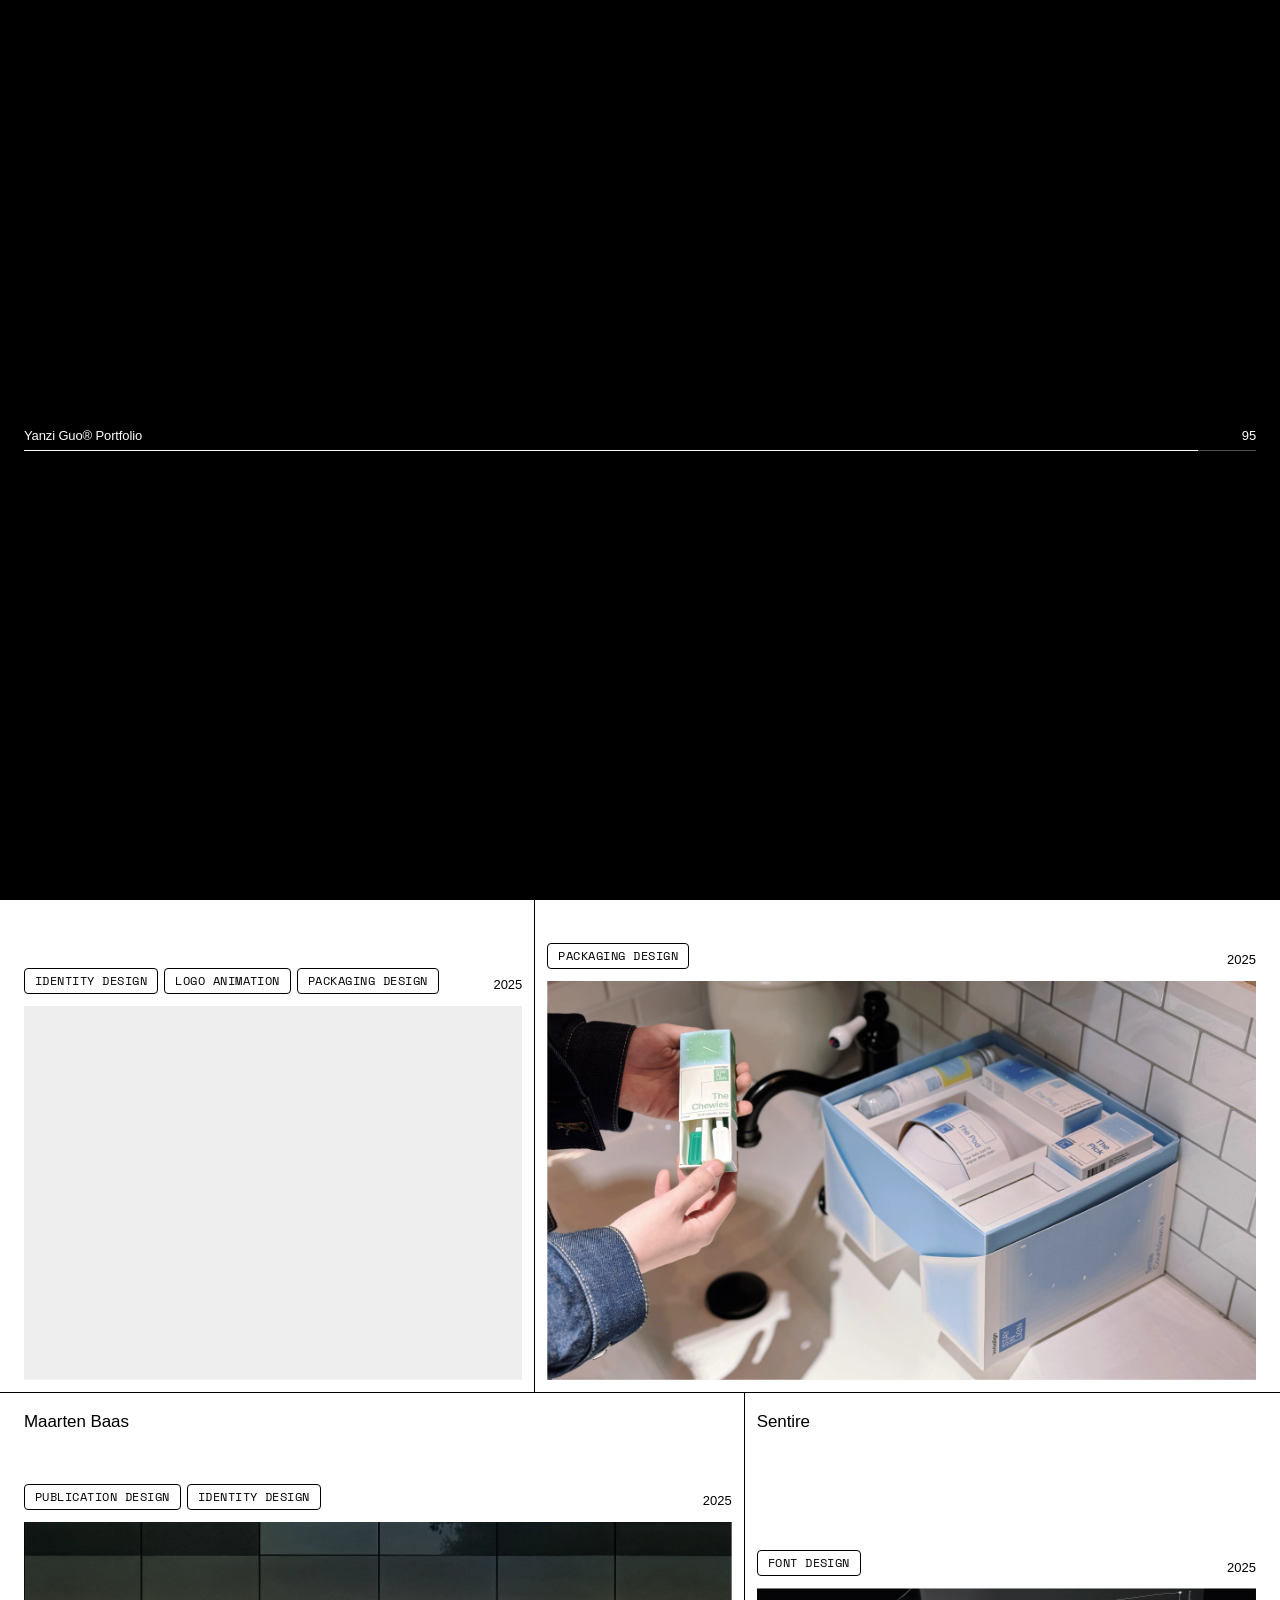
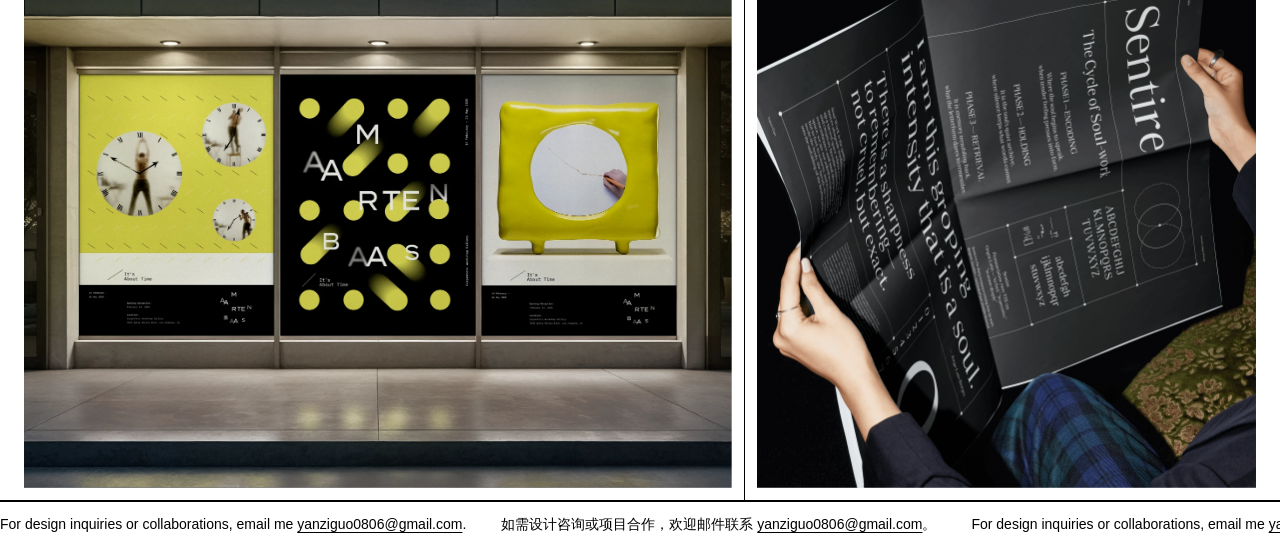
==== commit 4cf87e79: "update 2026-11-15 18:25" ====
--- a/index.html
+++ b/index.html
@@ -85,7 +85,7 @@
   </div>
 
   <script src="shared/lang.js?v=3"></script>
-  <script src="projects.js?v=170"></script>
+  <script src="projects.js?v=171"></script>
   <script src="grid.js?v=11"></script>
   <script src="dot7.js?v=1"></script>
   <script src="intro7.js?v=5"></script>
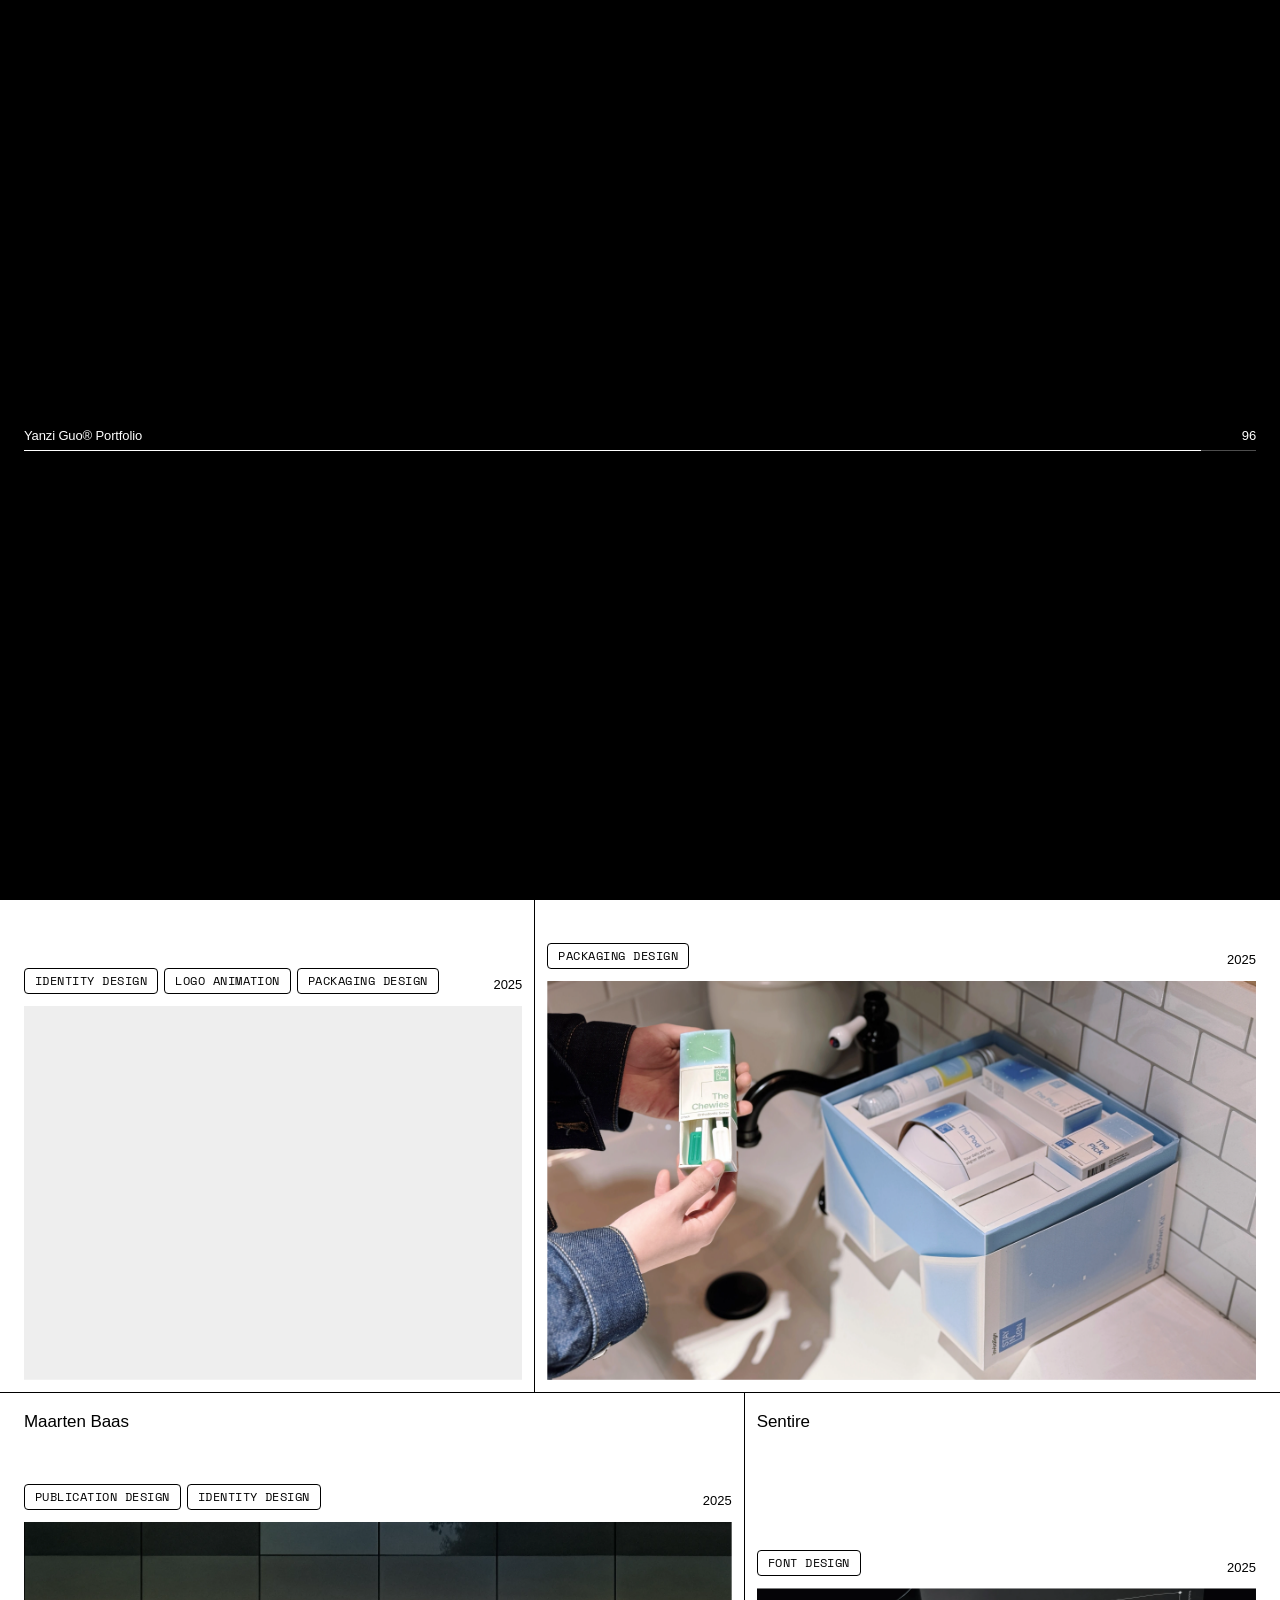
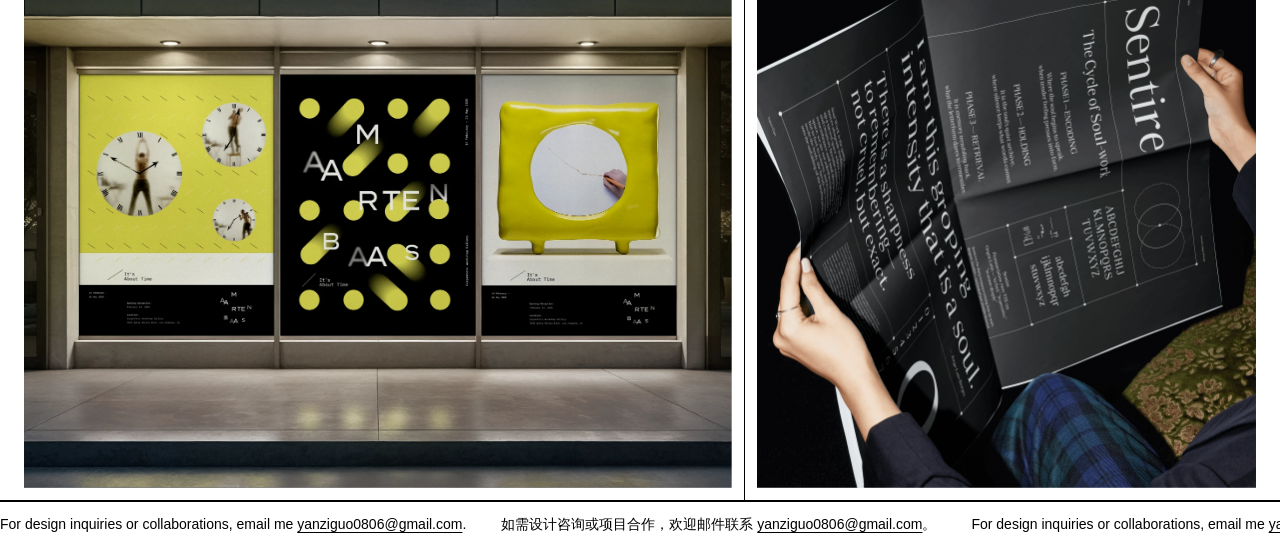
==== commit bd0783af: "update 2026-11-15 18:35" ====
--- a/index.html
+++ b/index.html
@@ -85,7 +85,7 @@
   </div>
 
   <script src="shared/lang.js?v=3"></script>
-  <script src="projects.js?v=171"></script>
+  <script src="projects.js?v=172"></script>
   <script src="grid.js?v=11"></script>
   <script src="dot7.js?v=1"></script>
   <script src="intro7.js?v=5"></script>
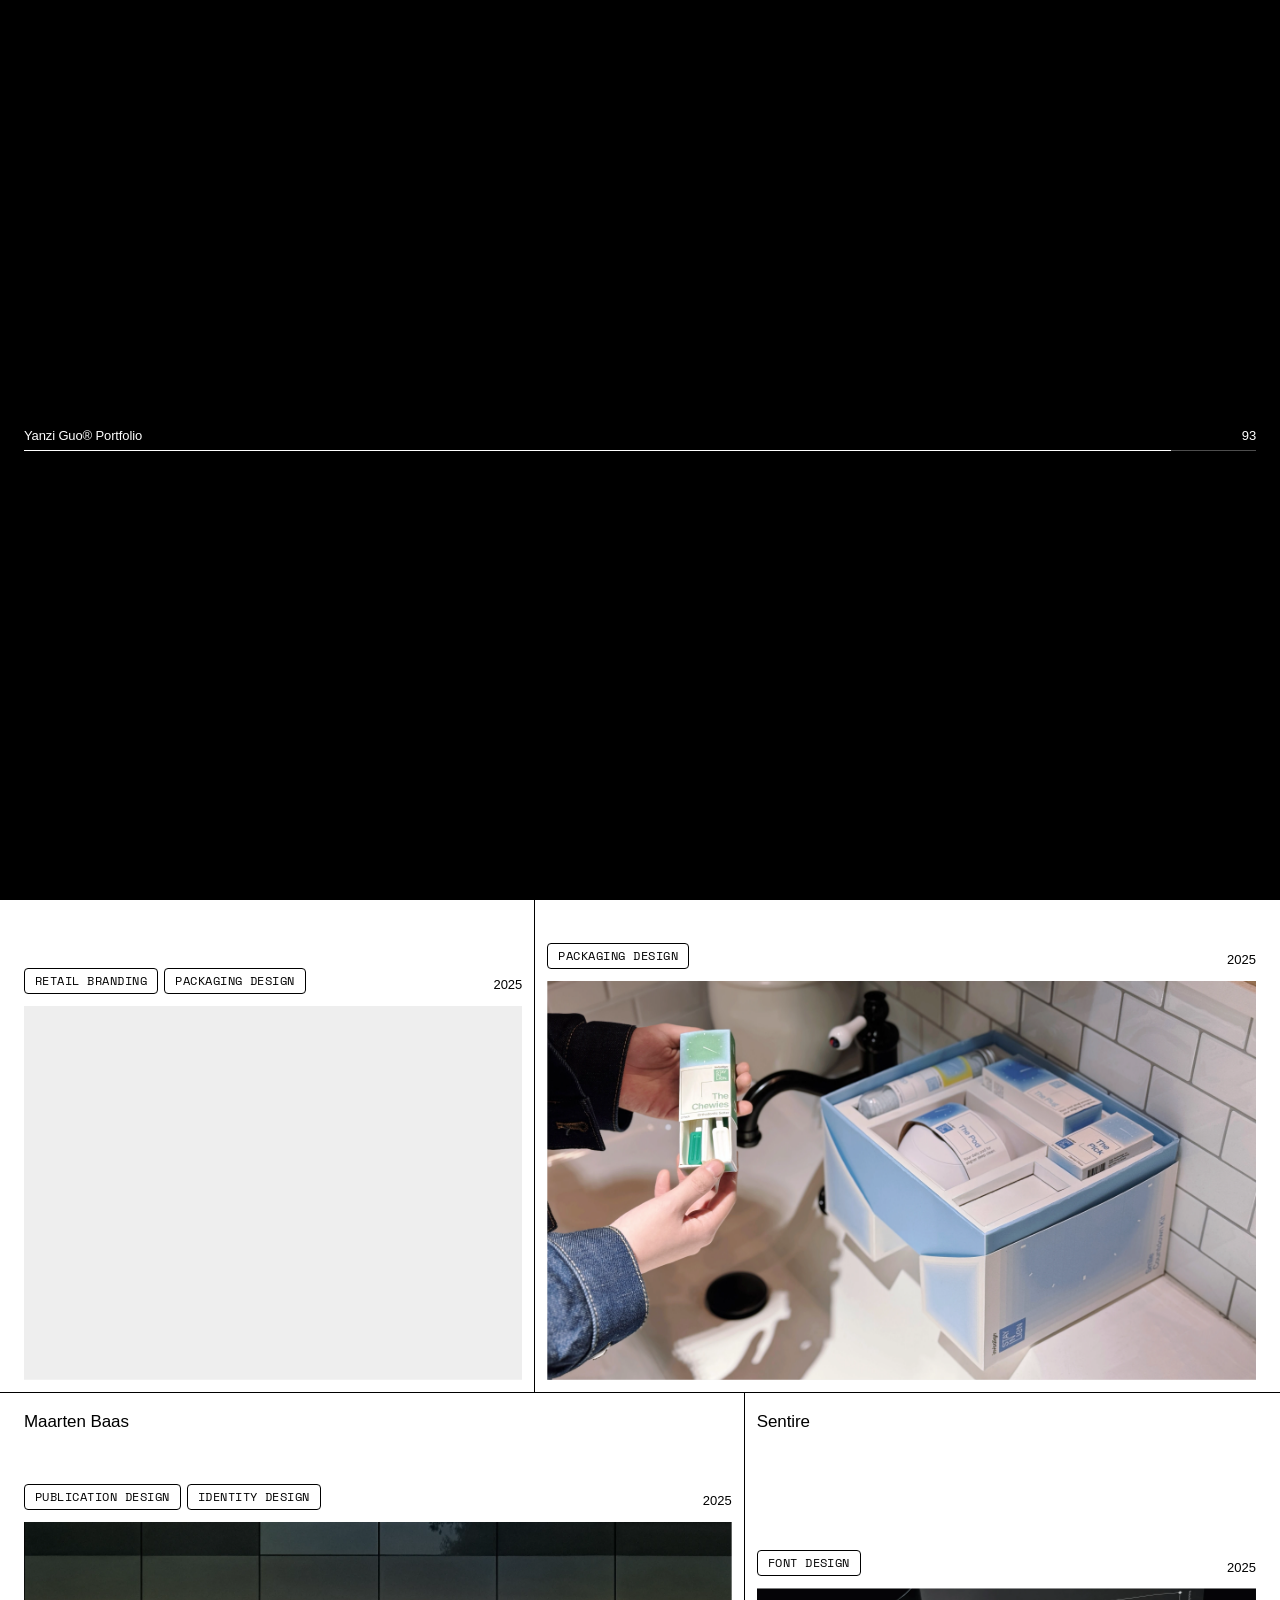
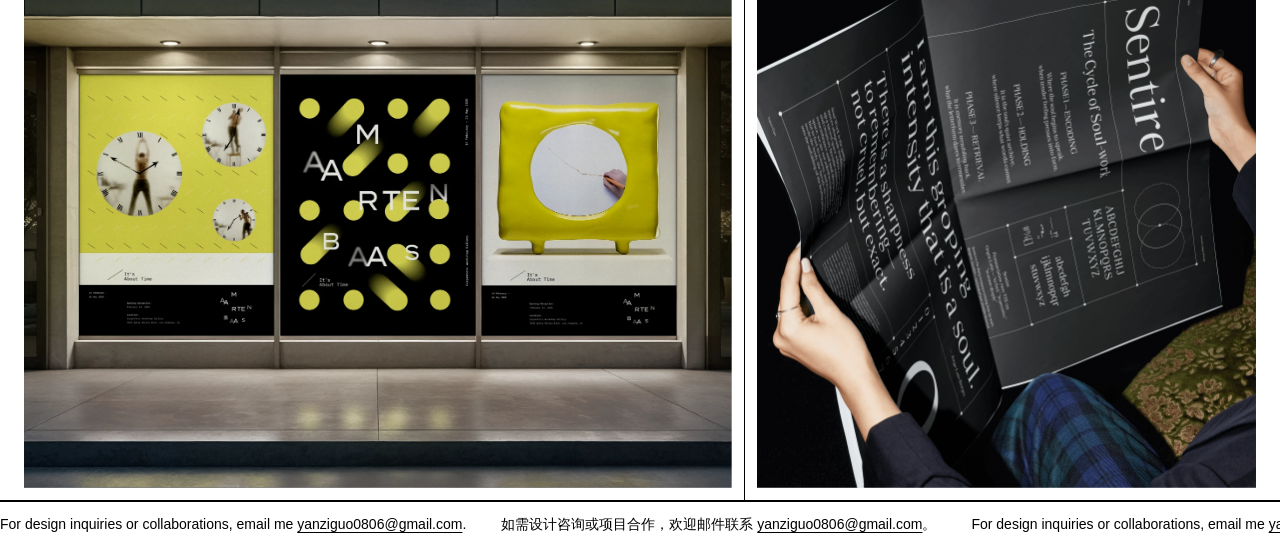
==== commit c770fa39: "update 2026-11-15 18:36" ====
--- a/index.html
+++ b/index.html
@@ -85,7 +85,7 @@
   </div>
 
   <script src="shared/lang.js?v=3"></script>
-  <script src="projects.js?v=172"></script>
+  <script src="projects.js?v=173"></script>
   <script src="grid.js?v=11"></script>
   <script src="dot7.js?v=1"></script>
   <script src="intro7.js?v=5"></script>
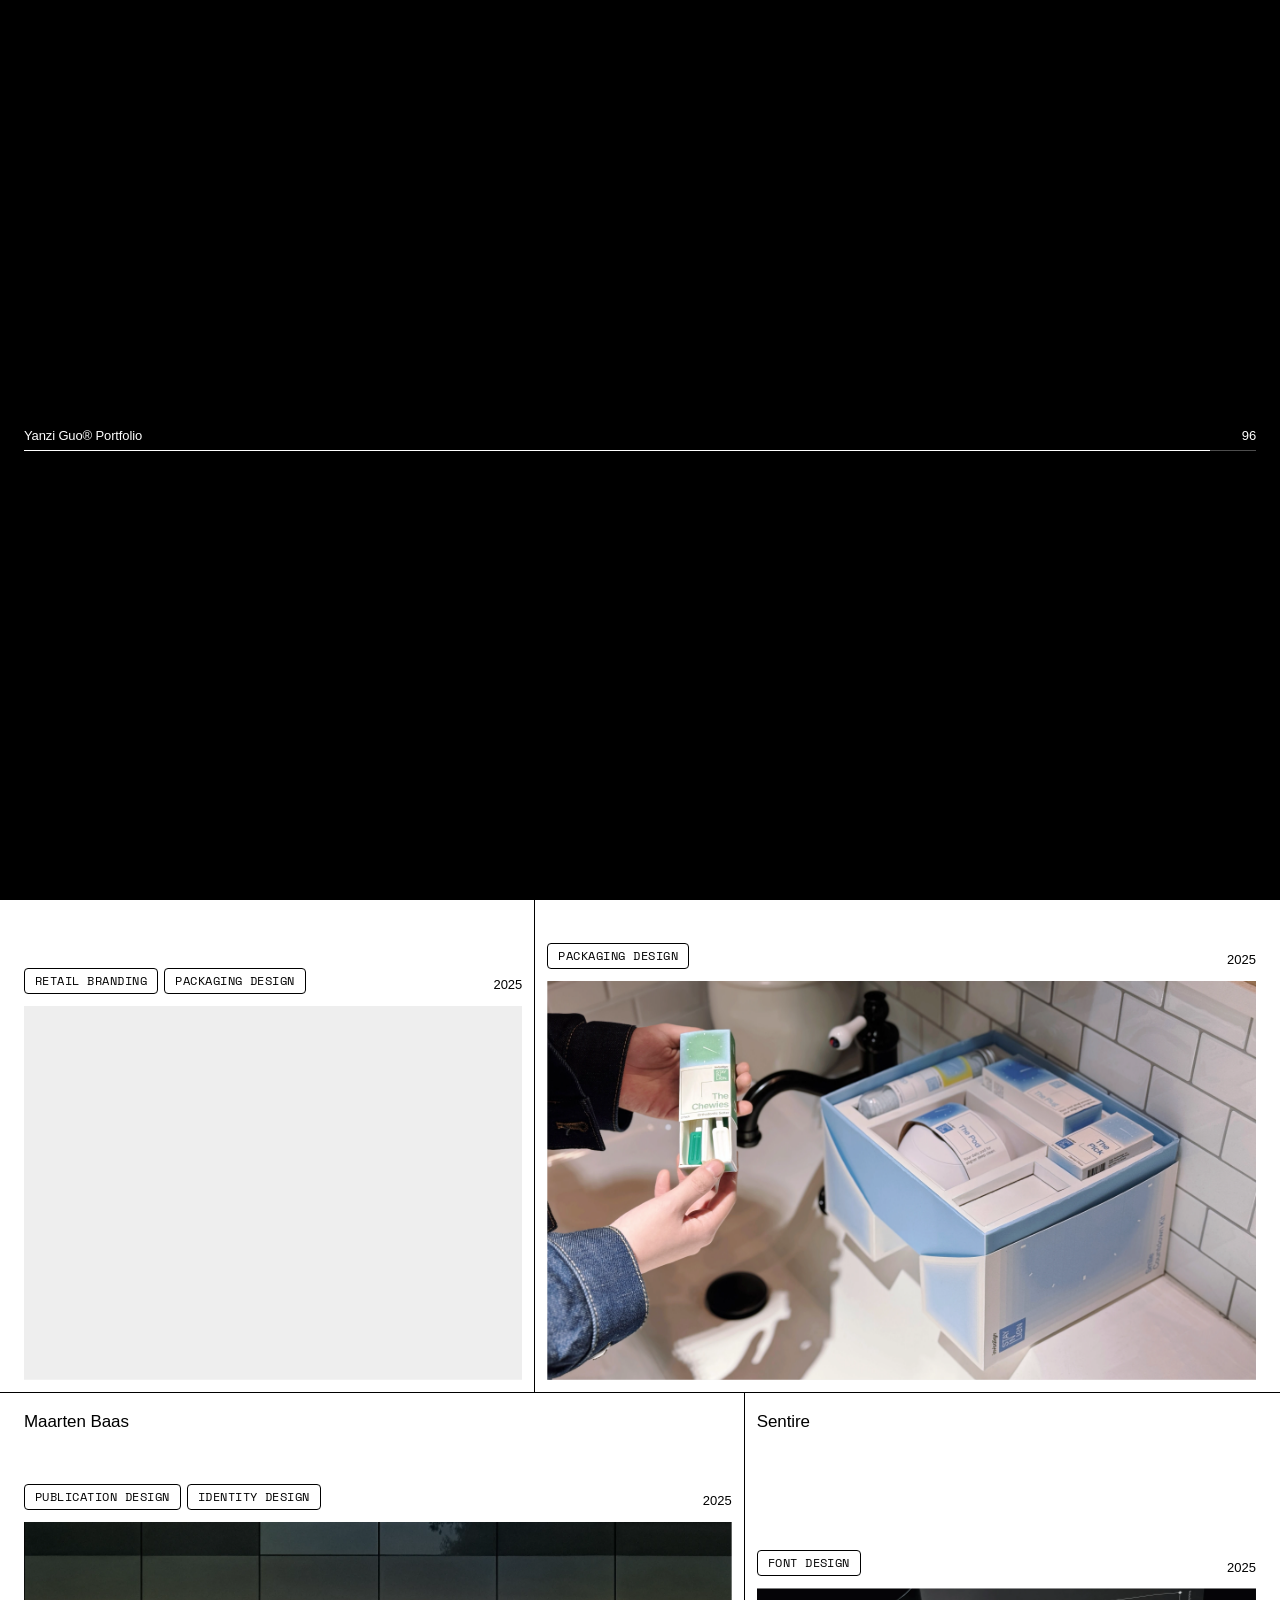
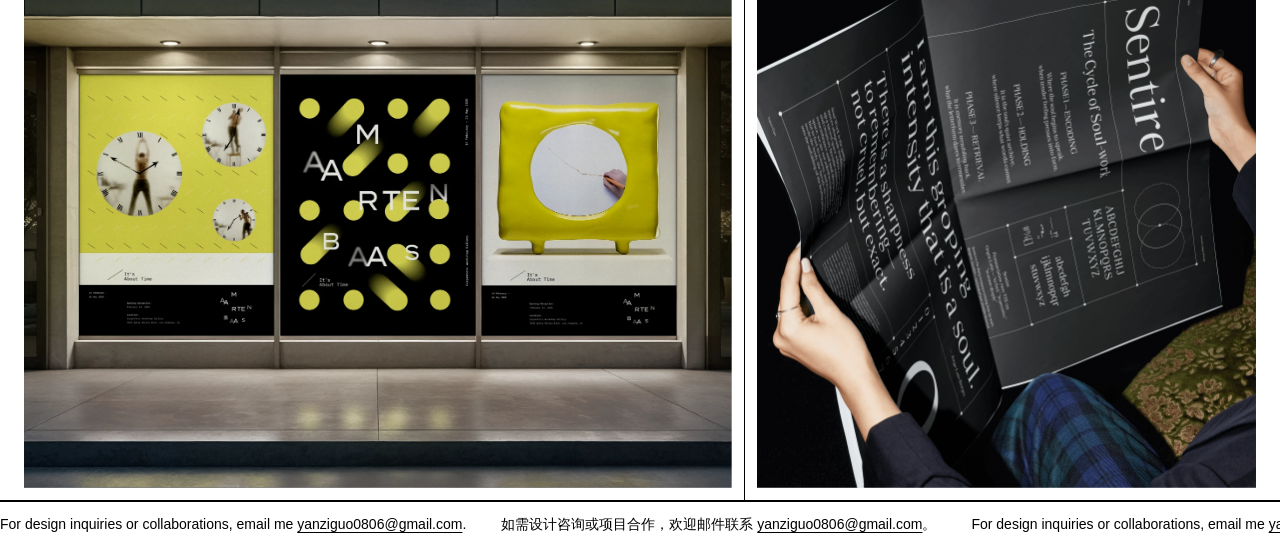
==== commit b32af34c: "update 2026-11-15 18:38" ====
--- a/index.html
+++ b/index.html
@@ -85,7 +85,7 @@
   </div>
 
   <script src="shared/lang.js?v=3"></script>
-  <script src="projects.js?v=173"></script>
+  <script src="projects.js?v=174"></script>
   <script src="grid.js?v=11"></script>
   <script src="dot7.js?v=1"></script>
   <script src="intro7.js?v=5"></script>
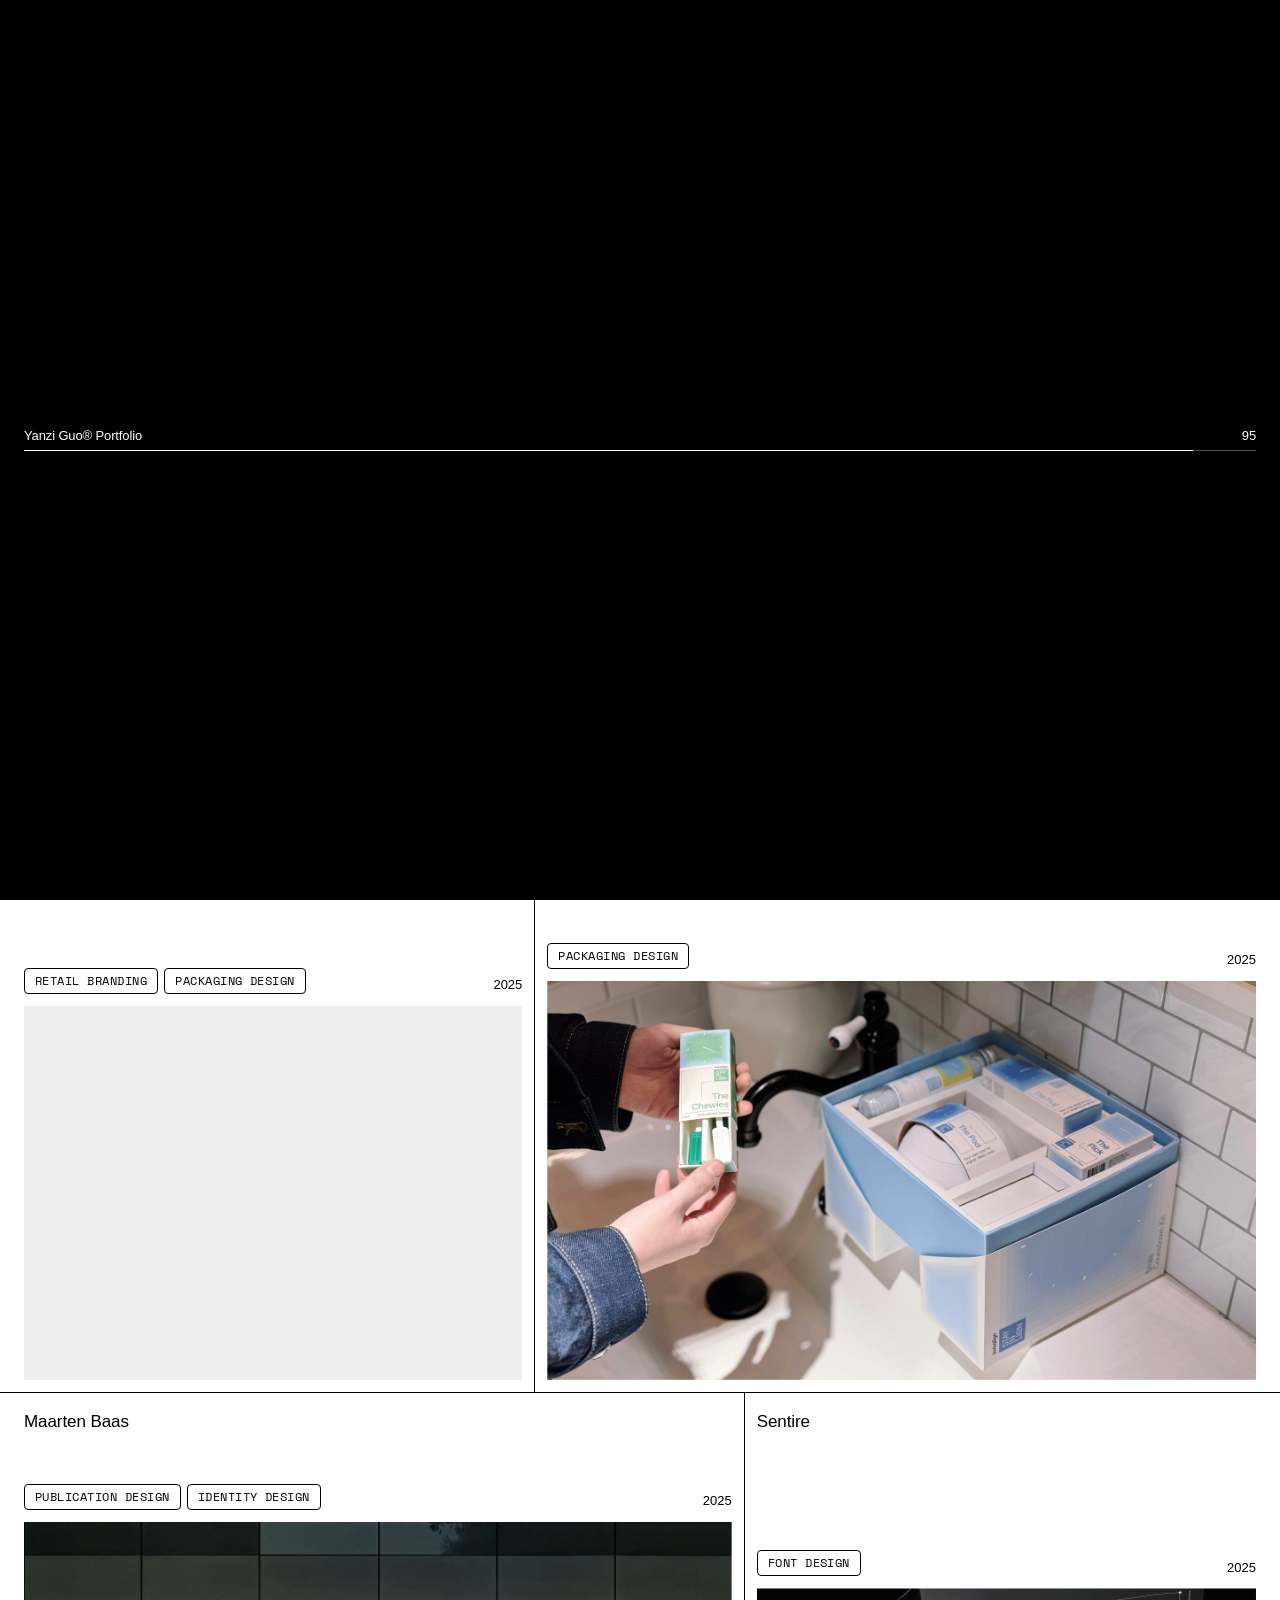
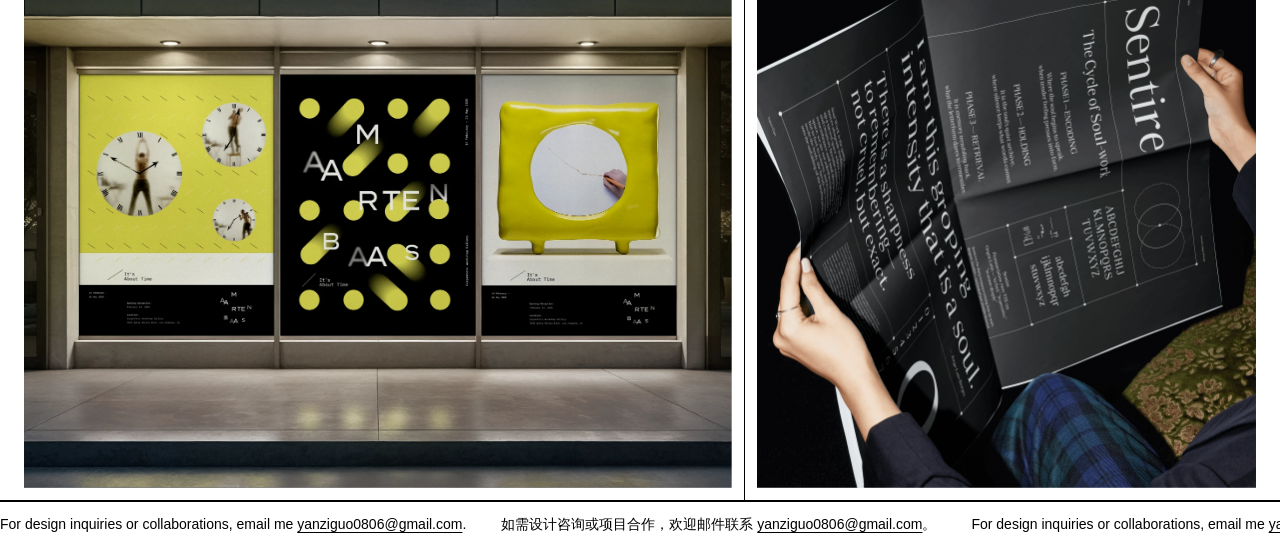
==== commit 927f586d: "update 2026-11-15 18:40" ====
--- a/index.html
+++ b/index.html
@@ -11,7 +11,7 @@
   <link rel="stylesheet" href="shared/base.css?v=2">
   <link rel="stylesheet" href="project.css?v=14">   <!-- same nav bar as the details page -->
   <link rel="stylesheet" href="work.css?v=5">
-  <link rel="stylesheet" href="grid.css?v=12">
+  <link rel="stylesheet" href="grid.css?v=14">
   <link rel="stylesheet" href="open7.css?v=1">
   <link rel="stylesheet" href="dot7.css?v=2">
   <link rel="stylesheet" href="intro7.css?v=3">
@@ -85,7 +85,7 @@
   </div>
 
   <script src="shared/lang.js?v=3"></script>
-  <script src="projects.js?v=174"></script>
+  <script src="projects.js?v=175"></script>
   <script src="grid.js?v=11"></script>
   <script src="dot7.js?v=1"></script>
   <script src="intro7.js?v=5"></script>
--- a/grid.css
+++ b/grid.css
@@ -134,7 +134,7 @@
 /* Yanzi 2026-11-13, after basedesign.com: a short line under each project's name, in the same small size,
    black, plain — it appears when the project is hovered (its line is kept, so nothing moves); always shown on touch */
 .wg-line { margin: 0; padding: 4px 12px 0; font: 400 13px/1.3 var(--sans); color: #000;
-  white-space: nowrap; overflow: hidden; text-overflow: ellipsis; opacity: 0; transition: opacity .3s ease; }
+  hyphens: none; opacity: 0; transition: opacity .3s ease; }   /* Yanzi 2026-11-15: long lines wrap (was one line + …) */
 @media (hover: hover) { a.wg-col:hover .wg-line { opacity: 1; } }
 @media (hover: none) { .wg-line { opacity: 1; } }
 
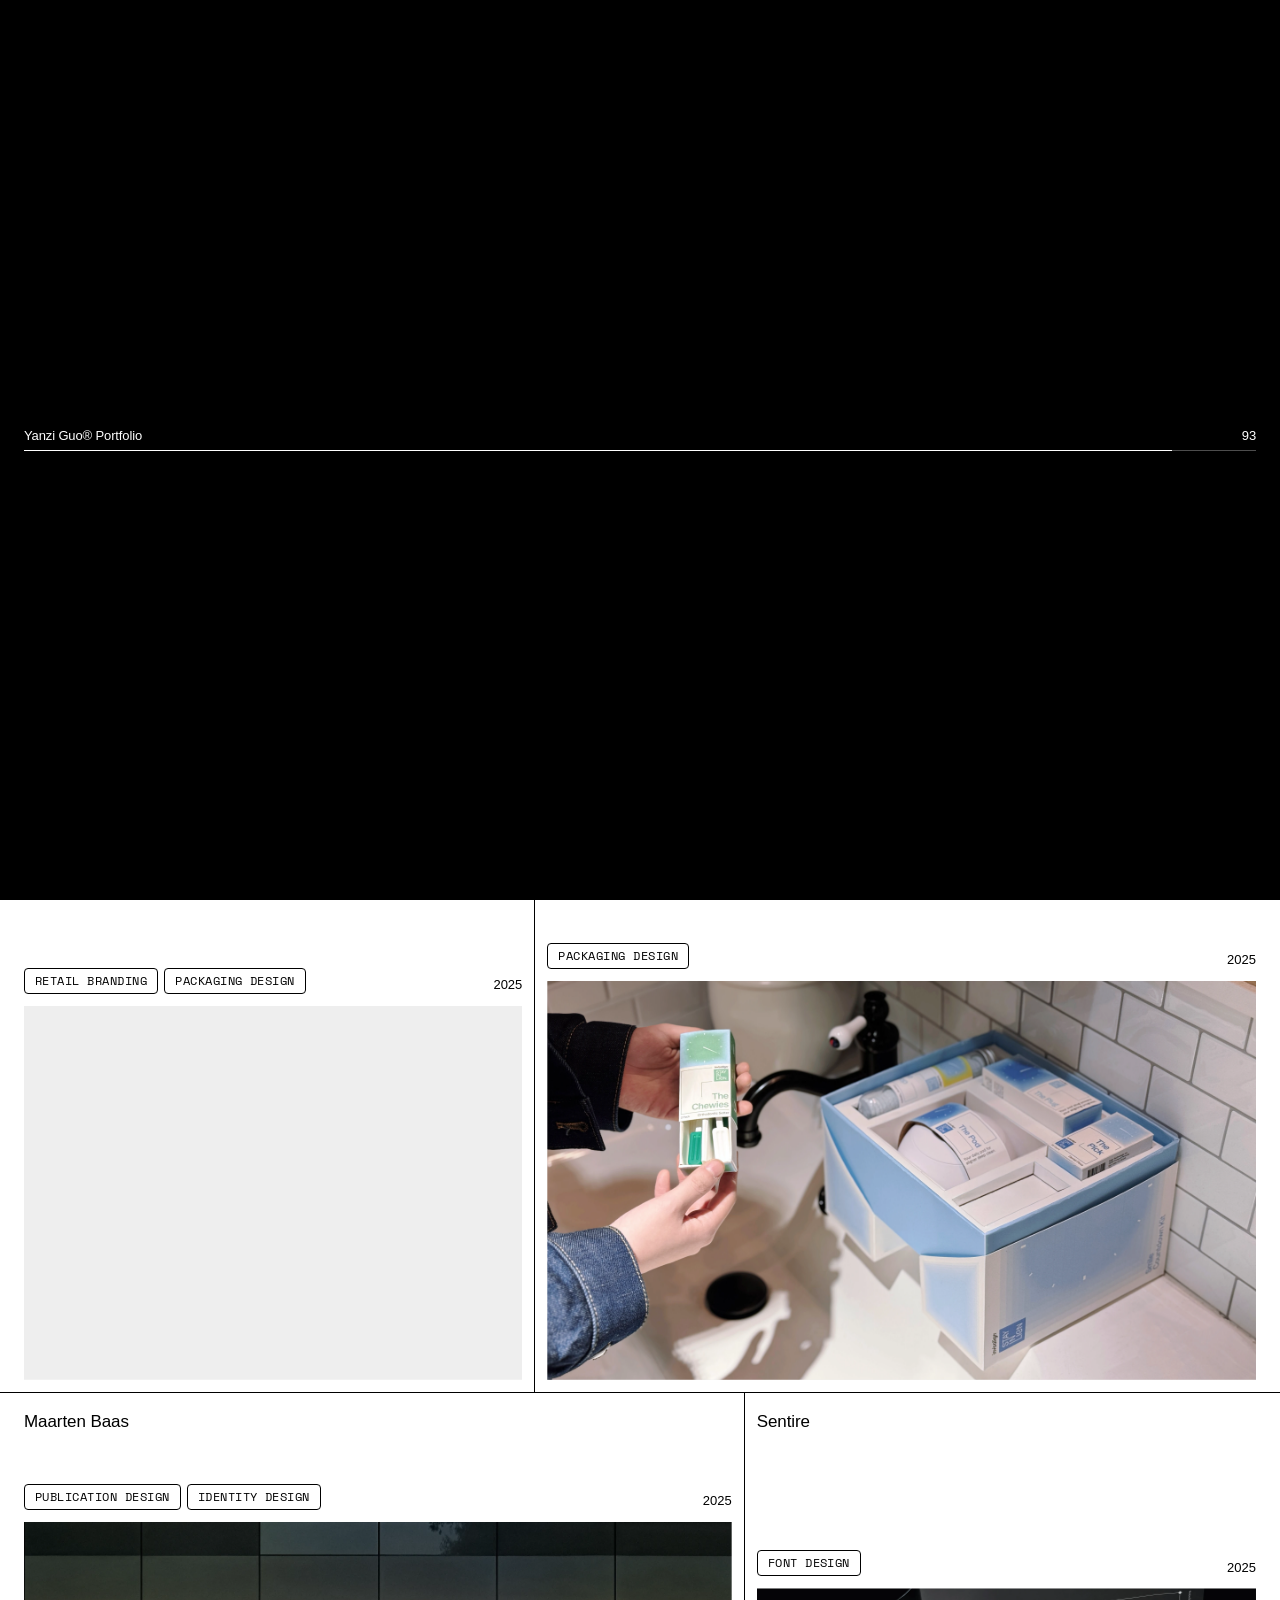
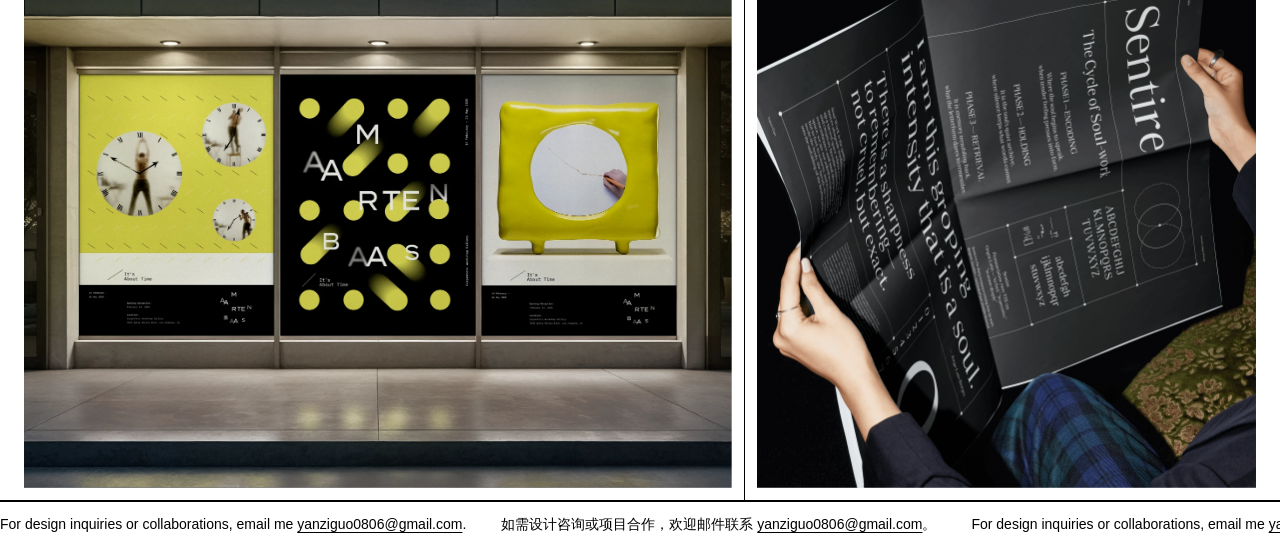
==== commit 31818330: "update 2026-11-16 08:56" ====
--- a/index.html
+++ b/index.html
@@ -85,7 +85,7 @@
   </div>
 
   <script src="shared/lang.js?v=3"></script>
-  <script src="projects.js?v=175"></script>
+  <script src="projects.js?v=176"></script>
   <script src="grid.js?v=11"></script>
   <script src="dot7.js?v=1"></script>
   <script src="intro7.js?v=5"></script>
